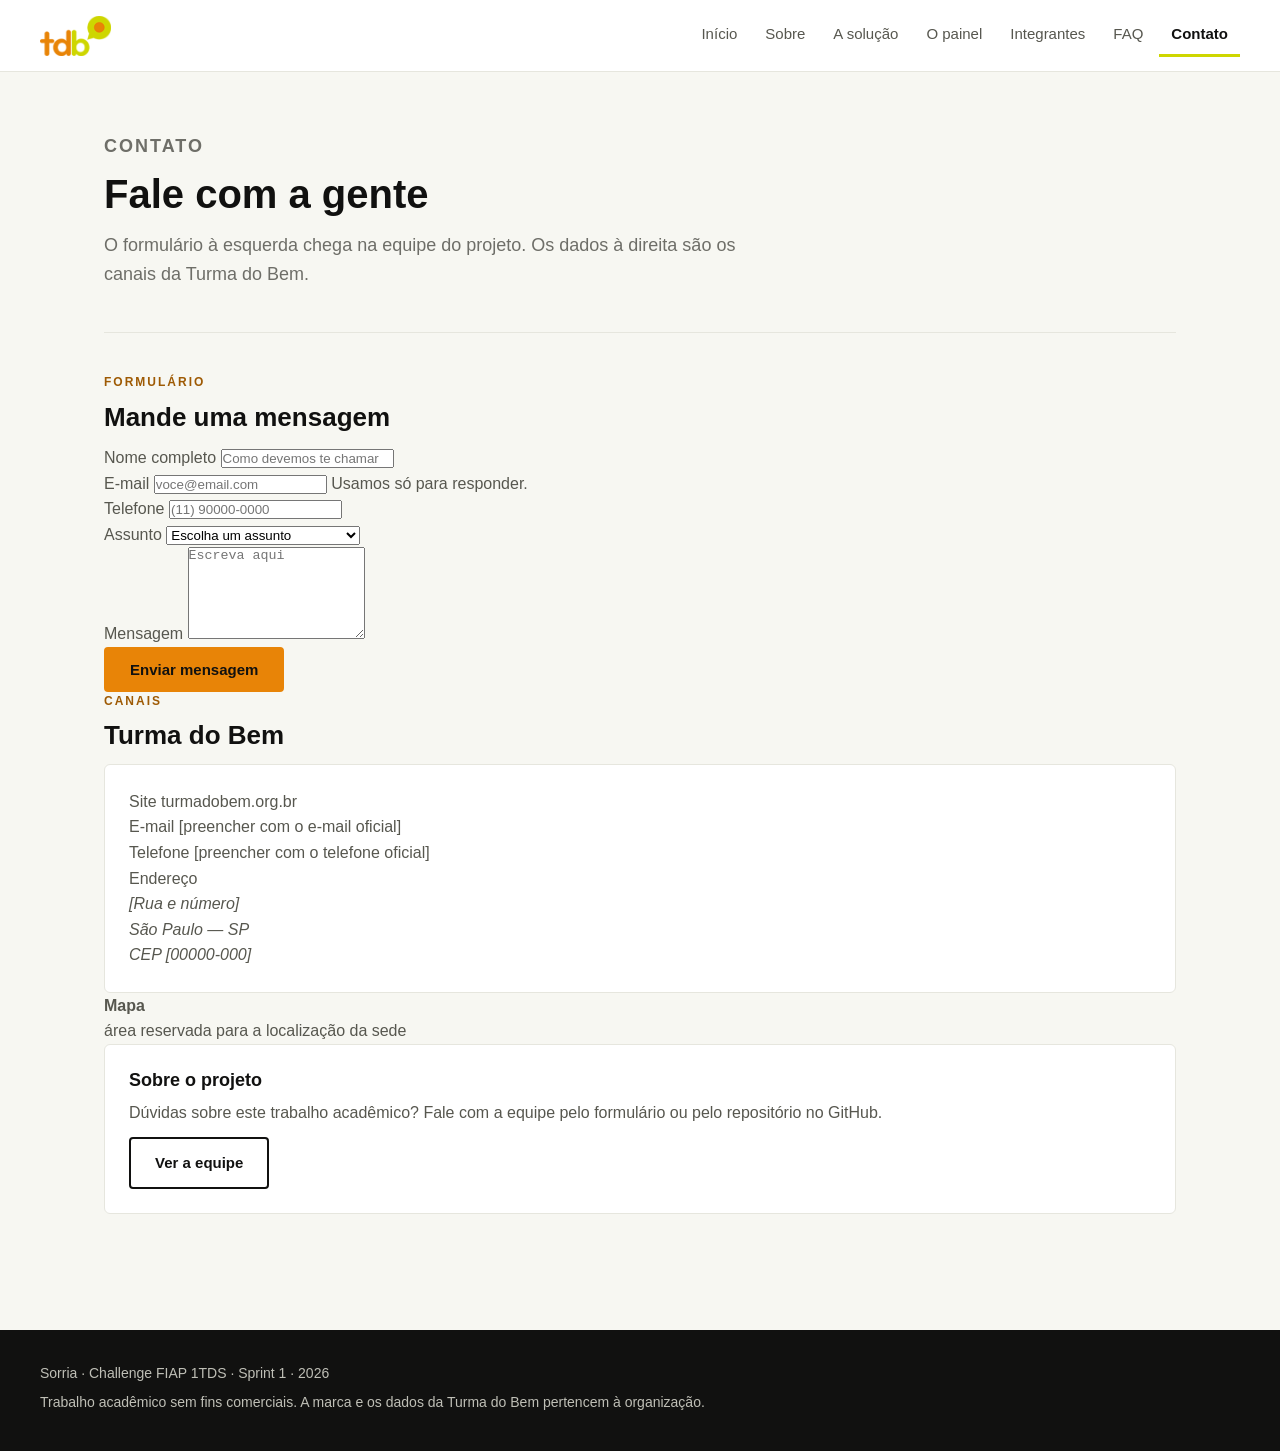
==== contato.html @ 21d925f8 "html contato 100 %" ====
<!DOCTYPE html>
<html lang="pt-BR">
<head>
  <meta charset="UTF-8">
  <meta name="viewport" content="width=device-width, initial-scale=1.0">
  <title>Contato | Challenge Turma do Bem</title>
  <link rel="stylesheet" href="css/style.css">
  <link rel="stylesheet" href="css/contato.css">
</head>
<body>

  <!-- =====================================================================
       contato.html
       DONO DESTE ARQUIVO: Gustavo Andrade

       NAO MEXA no <header> nem no <footer>: eles ja estao prontos e sao
       iguais nas 7 paginas. A unica diferenca entre as paginas e o
       class="ativo", que marca no menu a pagina em que voce esta.
       Seu trabalho e so o que fica dentro do <main>.
       ===================================================================== -->

  <header>
    <a href="index.html">
      <img src="imagens/logo-tdb.png" alt="Logotipo da Turma do Bem">
    </a>

    <nav>
      <ul>
        <li><a href="index.html">Início</a></li>
        <li><a href="sobre.html">Sobre</a></li>
        <li><a href="solucao.html">A solução</a></li>
        <li><a href="painel.html">O painel</a></li>
        <li><a href="integrantes.html">Integrantes</a></li>
        <li><a href="faq.html">FAQ</a></li>
        <li><a href="contato.html" class="ativo">Contato</a></li>
      </ul>
    </nav>
  </header>

  <main>

    <section class="topo-pagina">
      <div class="container">
        <p class="rotulo">Contato</p>
        <h1>Fale com a gente</h1>
        <p>
          O formulário à esquerda chega na equipe do projeto.
          Os dados à direita são os canais da Turma do Bem.
        </p>
      </div>
    </section>


    <section class="secao secao-branca">
      <div class="container layout-contato">

        <!-- ---------- FORMULARIO ---------- -->
        <div>

          <div class="secao-cabecalho">
            <p class="rotulo">Formulário</p>
            <h2>Mande uma mensagem</h2>
          </div>

          <form action="#" method="post">

            <div class="campo">
              <label for="nome">Nome completo</label>
              <input type="text" id="nome" name="nome"
                     placeholder="Como devemos te chamar" required>
            </div>

            <div class="campo">
              <label for="email">E-mail</label>
              <input type="email" id="email" name="email"
                     placeholder="voce@email.com" required>
              <span class="campo-dica">Usamos só para responder.</span>
            </div>

            <div class="campo">
              <label for="telefone">Telefone</label>
              <input type="tel" id="telefone" name="telefone"
                     placeholder="(11) 90000-0000">
            </div>

            <div class="campo">
              <label for="assunto">Assunto</label>
              <select id="assunto" name="assunto" required>
                <option value="">Escolha um assunto</option>
                <option value="doar">Quero doar</option>
                <option value="voluntario">Quero ser dentista voluntário</option>
                <option value="tratamento">Preciso de tratamento</option>
                <option value="empresa">Sou empresa e quero apoiar</option>
                <option value="projeto">Dúvida sobre o projeto</option>
                <option value="outro">Outro assunto</option>
              </select>
            </div>

            <div class="campo">
              <label for="mensagem">Mensagem</label>
              <textarea id="mensagem" name="mensagem" rows="6"
                        placeholder="Escreva aqui"></textarea>
            </div>

            <button type="submit" class="botao botao-laranja">Enviar mensagem</button>

          </form>

        </div>

        <!-- ---------- CANAIS DA ONG ---------- -->
        <div>

          <div class="secao-cabecalho">
            <p class="rotulo">Canais</p>
            <h2>Turma do Bem</h2>
          </div>

          <div class="cartao">

            <div class="contato-linha">
              <span class="contato-rotulo">Site</span>
              <span><a href="https://turmadobem.org.br" target="_blank">turmadobem.org.br</a></span>
            </div>

            <div class="contato-linha">
              <span class="contato-rotulo">E-mail</span>
              <span>[preencher com o e-mail oficial]</span>
            </div>

            <div class="contato-linha">
              <span class="contato-rotulo">Telefone</span>
              <span>[preencher com o telefone oficial]</span>
            </div>

            <div class="contato-linha">
              <span class="contato-rotulo">Endereço</span>
              <address class="contato-endereco">
                [Rua e número]<br>
                São Paulo — SP<br>
                CEP [00000-000]
              </address>
            </div>

          </div>

          <!-- Espaco reservado para o mapa. Nesta sprint fica como bloco,
               porque mapa embutido depende de JavaScript. -->
          <div class="mapa">
            <strong>Mapa</strong><br>
            área reservada para a localização da sede
          </div>

          <div class="cartao espaco-acima">
            <h3>Sobre o projeto</h3>
            <p>
              Dúvidas sobre este trabalho acadêmico? Fale com a equipe
              pelo formulário ou pelo repositório no GitHub.
            </p>
            <div class="area-botoes">
              <a href="integrantes.html" class="botao botao-branco">Ver a equipe</a>
            </div>
          </div>

        </div>

      </div>
    </section>

      <!-- 1. <h1> + 1 paragrafo                                           -->

      <!-- 2. FORMULARIO <form>: nome · email · assunto (<select>) ·
           mensagem (<textarea>) · botao.
           Todo campo precisa de <label for="..."> ligado ao id            -->

      <!-- 3. CONTATO REAL: e-mail, telefone e redes da ONG                -->

      <!-- 4. ENDERECO: texto. Mapa so se nao precisar de script externo   -->
  </main>

  <footer>
    <p>Sorria &middot; Challenge FIAP 1TDS &middot; Sprint 1 &middot; 2026</p>
    <p>Trabalho acadêmico sem fins comerciais. A marca e os dados da
       Turma do Bem pertencem à organização.</p>
  </footer>

</body>
</html>
---- css/style.css ----
/* =========================================================
   CHALLENGE TURMA DO BEM - SPRINT 1
   style.css - base do site

   DONO DESTE ARQUIVO: Richard
   Usado por: as 7 paginas

   ATENCAO: so o dono edita este arquivo. Precisa de uma cor
   nova ou de um ajuste? Pede no grupo - nao edita aqui.

   Ordem do arquivo:
   1. Variaveis        6. Topo das paginas
   2. Reset            7. Secoes e grades
   3. Base             8. Componentes (botao, cartao, tabela, aviso)
   4. Cabecalho        9. Rodape
   5. Conteudo        10. Media queries
   ========================================================= */


/* ---------------------------------------------------------
   1. VARIAVEIS
   Cada cor e escrita uma vez aqui e usada com var(--nome)
   no resto do site. Para mudar uma cor do site inteiro,
   muda-se so aqui.
   --------------------------------------------------------- */
:root {
  /* cores da marca Turma do Bem */
  --limao: #CED600;
  --laranja: #E88407;
  --laranja-escuro: #9E5A04;   /* laranja para usar como cor de letra */
  --laranja-claro: #FDEEDA;    /* fundo suave para avisos */

  /* cores neutras */
  --preto: #111110;
  --texto: #57574F;
  --cinza: #6E6E68;
  --linha: #E6E6DE;
  --fundo: #F7F7F2;
  --branco: #FFFFFF;

  /* fontes - todas ja vem instaladas no computador,
     nao precisa importar nada */
  --fonte-texto: Arial, Helvetica, sans-serif;
  --fonte-titulo: "Trebuchet MS", Arial, sans-serif;
}


/* ---------------------------------------------------------
   2. RESET
   Tira as margens que o navegador coloca sozinho, para o
   layout comecar do zero.
   --------------------------------------------------------- */
* {
  margin: 0;
  padding: 0;
  box-sizing: border-box;
}

ul {
  list-style: none;
}

img {
  max-width: 100%;
  display: block;
}

a {
  color: inherit;
  text-decoration: none;
}


/* ---------------------------------------------------------
   3. BASE
   O jeito padrao de textos e titulos em todas as paginas.
   --------------------------------------------------------- */
body {
  font-family: var(--fonte-texto);
  font-size: 16px;
  line-height: 1.6;
  color: var(--texto);
  background-color: var(--fundo);
}

h1, h2, h3 {
  font-family: var(--fonte-titulo);
  color: var(--preto);
  line-height: 1.25;
}

h1 {
  font-size: 32px;
}

h2 {
  font-size: 26px;
  margin-bottom: 12px;
}

h3 {
  font-size: 18px;
  margin-bottom: 8px;
}

p {
  margin-bottom: 12px;
}

/* link dentro de um texto: laranja escuro e sublinhado */
p a {
  color: var(--laranja-escuro);
  text-decoration: underline;
}

/* rotulo pequeno em letra maiuscula, acima de um titulo */
.rotulo {
  font-family: var(--fonte-titulo);
  font-size: 12px;
  font-weight: bold;
  letter-spacing: 2px;
  text-transform: uppercase;
  color: var(--laranja-escuro);
  margin-bottom: 8px;
}

/* paragrafo maior, logo abaixo de um titulo */
.texto-apoio {
  font-size: 18px;
  color: var(--cinza);
}

/* texto pequeno, para legenda e fonte de dado */
.texto-pequeno {
  font-size: 13px;
  color: var(--cinza);
}


/* ---------------------------------------------------------
   4. CABECALHO
   Logo de um lado, menu do outro. Igual nas 7 paginas.
   --------------------------------------------------------- */
header {
  display: flex;
  flex-wrap: wrap;
  align-items: center;
  justify-content: space-between;
  gap: 12px;
  padding: 14px 24px;
  background-color: var(--branco);
  border-bottom: 1px solid var(--linha);
}

header img {
  height: 40px;
  width: auto;
}

header ul {
  display: flex;
  flex-wrap: wrap;
  gap: 4px;
}

header nav a {
  display: block;
  padding: 8px 12px;
  font-size: 15px;
  color: var(--texto);
  border-bottom: 3px solid transparent;
}

header nav a:hover {
  color: var(--preto);
  border-bottom-color: var(--linha);
}

/* a pagina que esta aberta fica marcada no menu */
header nav a.ativo {
  color: var(--preto);
  font-weight: bold;
  border-bottom-color: var(--limao);
}


/* ---------------------------------------------------------
   5. CONTEUDO
   O <main> fica centralizado e com largura maxima, para o
   texto nao esticar demais em tela grande.
   --------------------------------------------------------- */
main {
  max-width: 1120px;
  margin: 0 auto;
  padding: 0 24px 60px;
}


/* ---------------------------------------------------------
   6. TOPO DAS PAGINAS
   O bloco de titulo no comeco de cada pagina interna.
   Uso: <section class="topo-pagina"> com h1 e um paragrafo
   --------------------------------------------------------- */
.topo-pagina {
  padding: 48px 0 32px;
  margin-bottom: 40px;
  border-bottom: 1px solid var(--linha);
}

.topo-pagina p {
  max-width: 640px;
  margin-top: 12px;
  font-size: 18px;
  color: var(--cinza);
}


/* ---------------------------------------------------------
   7. SECOES E GRADES
   .secao     da espaco entre um bloco e outro da pagina
   .grade-2   coloca 2 itens lado a lado (e .grade-3, .grade-4)
   As colunas so aparecem a partir de 992px - ver item 10.
   --------------------------------------------------------- */
.secao {
  margin-bottom: 56px;
}

.grade-2,
.grade-3,
.grade-4 {
  display: grid;
  grid-template-columns: 1fr;   /* tela pequena: um embaixo do outro */
  gap: 20px;
}


/* ---------------------------------------------------------
   8. COMPONENTES
   Pecas prontas para usar em qualquer pagina.
   --------------------------------------------------------- */

/* --- 8a. Botao --- */
.botao {
  display: inline-block;
  font-family: var(--fonte-titulo);
  font-size: 15px;
  font-weight: bold;
  padding: 12px 24px;
  border: 2px solid var(--preto);
  border-radius: 4px;
  background-color: var(--branco);
  color: var(--preto);
}

.botao:hover {
  background-color: var(--preto);
  color: var(--branco);
}

/* botao principal, laranja.
   A letra e PRETA de proposito: branco sobre este laranja
   fica com contraste baixo e dificulta a leitura. */
.botao-laranja {
  background-color: var(--laranja);
  border-color: var(--laranja);
}

.botao-laranja:hover {
  background-color: var(--laranja-escuro);
  border-color: var(--laranja-escuro);
  color: var(--branco);
}

/* --- 8b. Cartao --- */
.cartao {
  background-color: var(--branco);
  border: 1px solid var(--linha);
  border-radius: 6px;
  padding: 24px;
}

/* faixa colorida em cima do cartao */
.cartao-limao {
  border-top: 4px solid var(--limao);
}

.cartao-laranja {
  border-top: 4px solid var(--laranja);
}

/* --- 8c. Tabela --- */
table {
  width: 100%;
  border-collapse: collapse;
  background-color: var(--branco);
  border: 1px solid var(--linha);
}

th,
td {
  padding: 14px 16px;
  text-align: left;
  vertical-align: top;
  border-bottom: 1px solid var(--linha);
}

th {
  font-family: var(--fonte-titulo);
  font-size: 13px;
  letter-spacing: 1px;
  text-transform: uppercase;
  color: var(--cinza);
  background-color: var(--fundo);
}

/* --- 8d. Aviso --- */
/* caixa de destaque, para uma observacao importante */
.aviso {
  background-color: var(--laranja-claro);
  border-left: 5px solid var(--laranja);
  border-radius: 0 6px 6px 0;
  padding: 16px 20px;
  color: var(--preto);
}


/* ---------------------------------------------------------
   9. RODAPE
   Igual nas 7 paginas.
   --------------------------------------------------------- */
footer {
  background-color: var(--preto);
  color: #BFBFB6;
  padding: 32px 24px;
  font-size: 14px;
}

footer p {
  margin-bottom: 6px;
}


/* ---------------------------------------------------------
   10. MEDIA QUERIES
   Todas juntas aqui no fim do arquivo.
   --------------------------------------------------------- */

/* a partir de 992px (notebook): colunas lado a lado,
   mais espaco nas bordas e titulo maior */
@media (min-width: 992px) {

  header,
  footer {
    padding-left: 40px;
    padding-right: 40px;
  }

  h1 {
    font-size: 40px;
  }

  .grade-2 { grid-template-columns: 1fr 1fr; }
  .grade-3 { grid-template-columns: 1fr 1fr 1fr; }
  .grade-4 { grid-template-columns: 1fr 1fr 1fr 1fr; }
}

/* a partir de 1300px (monitor grande): conteudo mais largo
   e mais respiro entre os blocos */
@media (min-width: 1300px) {

  main {
    max-width: 1200px;
  }

  h1 {
    font-size: 44px;
  }

  .grade-2,
  .grade-3,
  .grade-4 {
    gap: 28px;
  }

  .topo-pagina {
    padding-top: 64px;
  }
}
---- css/contato.css ----
/* =========================================================
   CHALLENGE TURMA DO BEM - SPRINT 1
   contato.css

   DONO DESTE ARQUIVO: Gustavo Andrade
   Usado por: contato.html

   ATENCAO: so o dono edita este arquivo. Precisa de uma cor
   nova ou de um ajuste? Pede no grupo - nao edita aqui.
   ========================================================= */

/* 1. FORMULARIO - campos, labels, botao */

/* 2. BLOCO DE CONTATO REAL */

/* 3. ENDERECO */

/* 4. MEDIA QUERIES desta pagina - no fim do arquivo */
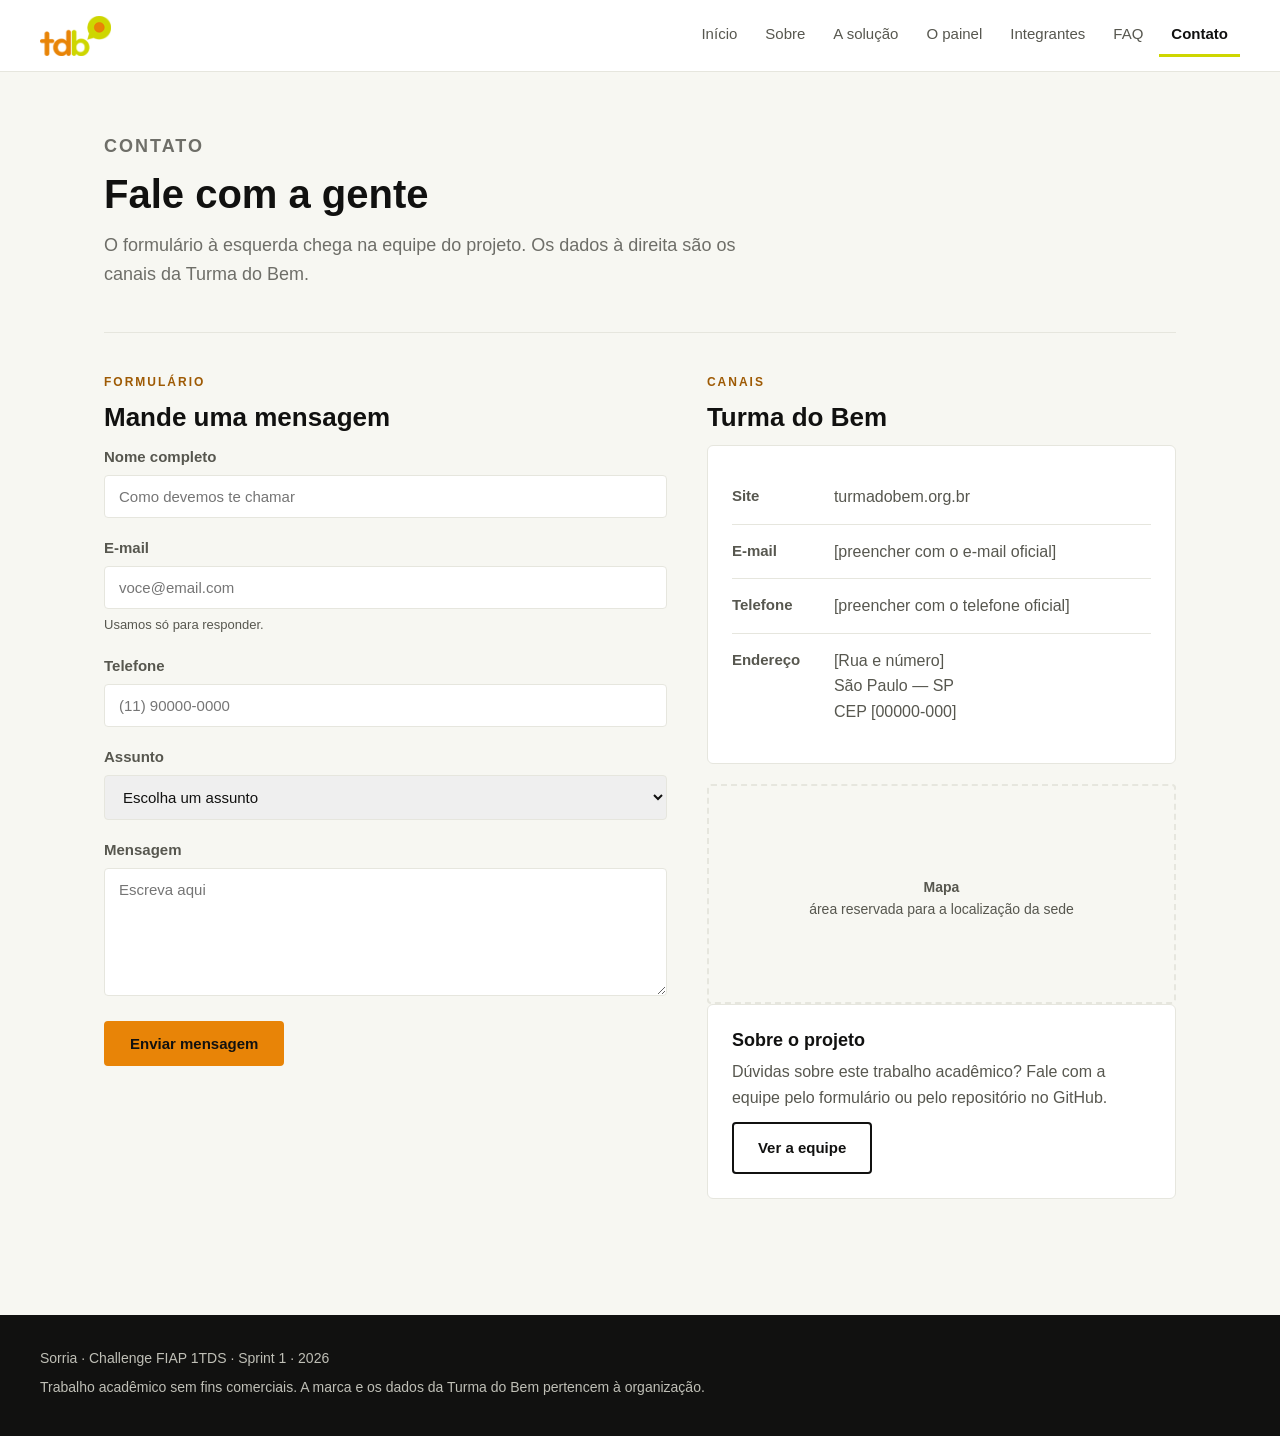
==== commit 6ea34366: "css contato correção" ====
--- a/contato.html
+++ b/contato.html
@@ -186,3 +186,4 @@
 
 </body>
 </html>
+
--- a/css/contato.css
+++ b/css/contato.css
@@ -18,3 +18,87 @@
 /* 4. MEDIA QUERIES desta pagina - no fim do arquivo */
 
 
+.campo {
+  margin-bottom: 18px;
+}
+
+.campo label {
+  display: block;
+  margin-bottom: 6px;
+  font-family: "Trebuchet MS", Arial, sans-serif;
+  font-size: 15px;
+  font-weight: bold;
+  color: var black  ;
+}
+
+.campo input,
+.campo select,
+.campo textarea {
+  width: 100%;
+  padding: 12px 14px;
+  font-family: Arial, Helvetica, sans-serif;
+  font-size: 15px;
+  color: var(--preto);
+  background-color: var white  ;
+  border: 1px solid var(--linha);
+  border-radius: 4px;
+}
+
+/* borda destacada no campo que esta sendo preenchido */
+.campo input:focus,
+.campo select:focus,
+.campo textarea:focus {
+  border-color: var black  ;
+  outline: 2px solid var green  ;
+}
+
+.campo-dica {
+  display: block;
+  margin-top: 6px;
+  font-size: 13px;
+  color: var gray;
+}
+
+/* lista de canais de contato, ao lado do formulario */
+.contato-linha {
+  display: flex;
+  gap: 12px;
+  padding: 14px 0;
+  border-bottom: 1px solid var(--linha);
+}
+
+.contato-linha:last-child {
+  border-bottom: none;
+}
+
+.contato-rotulo {
+  width: 90px;
+  font-family: "Trebuchet MS", Arial, sans-serif;
+  font-weight: bold;
+  font-size: 15px;
+  color: var black  ;
+}
+
+.contato-endereco {
+  font-style: normal;
+}
+
+/* espaco reservado para o mapa */
+.mapa {
+  height: 220px;
+  margin-top: 20px;
+  padding-top: 90px;
+  text-align: center;
+  font-size: 14px;
+  color: var grey  ;
+  background-color: var white  ;
+  border: 2px dashed var(--linha);
+  border-radius: 4px;
+}
+
+/* formulario a esquerda, canais a direita */
+.layout-contato {
+  display: grid;
+  grid-template-columns: 1.2fr 1fr;
+  gap: 40px;
+}
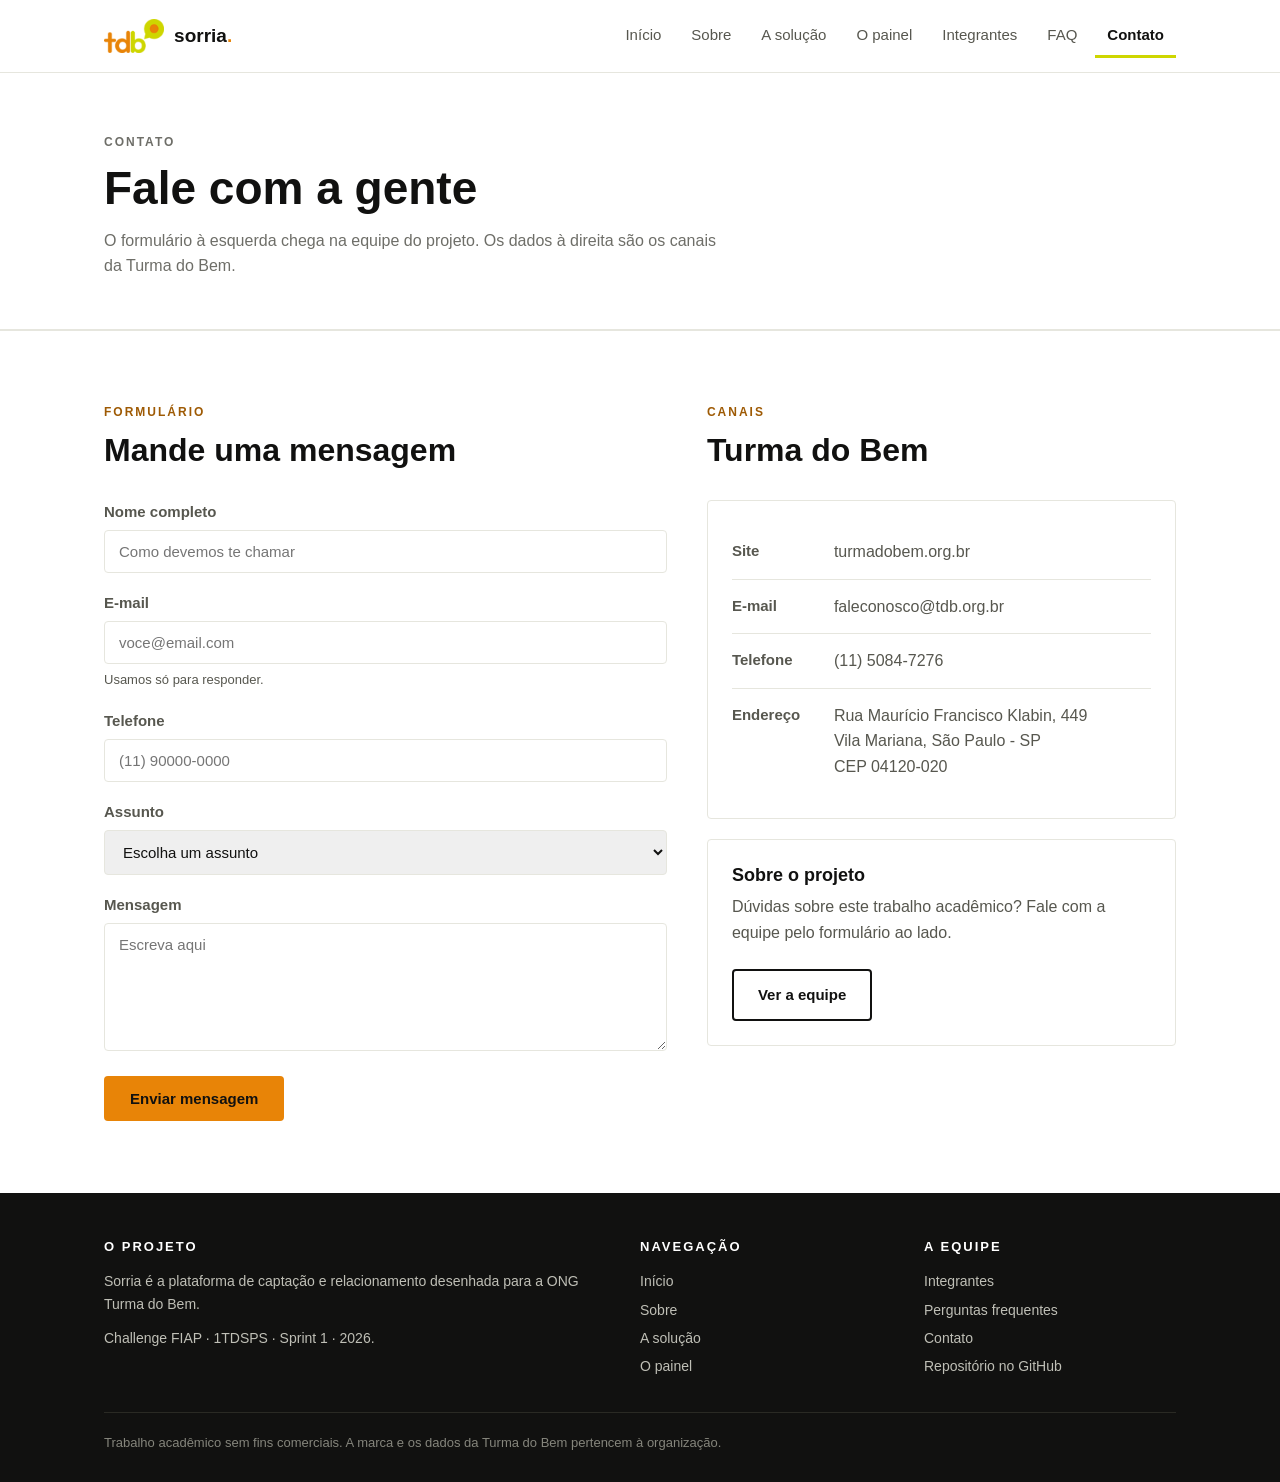
==== commit 10b0faa5: "correções contato + faq + integrantes" ====
--- a/contato.html
+++ b/contato.html
@@ -13,28 +13,33 @@
        contato.html
        DONO DESTE ARQUIVO: Gustavo Andrade
 
-       NAO MEXA no <header> nem no <footer>: eles ja estao prontos e sao
-       iguais nas 7 paginas. A unica diferenca entre as paginas e o
-       class="ativo", que marca no menu a pagina em que voce esta.
-       Seu trabalho e so o que fica dentro do <main>.
+       NAO MEXA no <header> nem no <footer>: eles sao iguais nas 7
+       paginas. A unica diferenca entre as paginas e o class="ativo",
+       que marca no menu a pagina em que voce esta.
        ===================================================================== -->
 
-  <header>
-    <a href="index.html">
-      <img src="imagens/logo-tdb.png" alt="Logotipo da Turma do Bem">
-    </a>
-
-    <nav>
-      <ul>
-        <li><a href="index.html">Início</a></li>
-        <li><a href="sobre.html">Sobre</a></li>
-        <li><a href="solucao.html">A solução</a></li>
-        <li><a href="painel.html">O painel</a></li>
-        <li><a href="integrantes.html">Integrantes</a></li>
-        <li><a href="faq.html">FAQ</a></li>
-        <li><a href="contato.html" class="ativo">Contato</a></li>
-      </ul>
-    </nav>
+  <!-- ============ CABECALHO (igual em todas as paginas) ============ -->
+  <header class="cabecalho">
+    <div class="container cabecalho-interno">
+
+      <a href="index.html" class="cabecalho-marca">
+        <img src="imagens/logo-tdb.png" alt="Logotipo da Turma do Bem">
+        <span class="cabecalho-nome">sorria<span>.</span></span>
+      </a>
+
+      <nav aria-label="Navegação principal">
+        <ul class="menu-lista">
+          <li><a href="index.html">Início</a></li>
+          <li><a href="sobre.html">Sobre</a></li>
+          <li><a href="solucao.html">A solução</a></li>
+          <li><a href="painel.html">O painel</a></li>
+          <li><a href="integrantes.html">Integrantes</a></li>
+          <li><a href="faq.html">FAQ</a></li>
+          <li><a href="contato.html" class="ativo">Contato</a></li>
+        </ul>
+      </nav>
+
+    </div>
   </header>
 
   <main>
@@ -120,42 +125,35 @@
 
             <div class="contato-linha">
               <span class="contato-rotulo">Site</span>
-              <span><a href="https://turmadobem.org.br" target="_blank">turmadobem.org.br</a></span>
+              <span><a href="https://turmadobem.org.br" target="_blank" rel="noopener">turmadobem.org.br</a></span>
             </div>
 
             <div class="contato-linha">
               <span class="contato-rotulo">E-mail</span>
-              <span>[preencher com o e-mail oficial]</span>
+              <span><a href="mailto:faleconosco@tdb.org.br">faleconosco@tdb.org.br</a></span>
             </div>
 
             <div class="contato-linha">
               <span class="contato-rotulo">Telefone</span>
-              <span>[preencher com o telefone oficial]</span>
+              <span>(11) 5084-7276</span>
             </div>
 
             <div class="contato-linha">
               <span class="contato-rotulo">Endereço</span>
               <address class="contato-endereco">
-                [Rua e número]<br>
-                São Paulo — SP<br>
-                CEP [00000-000]
+                Rua Maurício Francisco Klabin, 449<br>
+                Vila Mariana, São Paulo - SP<br>
+                CEP 04120-020
               </address>
             </div>
 
-          </div>
-
-          <!-- Espaco reservado para o mapa. Nesta sprint fica como bloco,
-               porque mapa embutido depende de JavaScript. -->
-          <div class="mapa">
-            <strong>Mapa</strong><br>
-            área reservada para a localização da sede
           </div>
 
           <div class="cartao espaco-acima">
             <h3>Sobre o projeto</h3>
             <p>
               Dúvidas sobre este trabalho acadêmico? Fale com a equipe
-              pelo formulário ou pelo repositório no GitHub.
+              pelo formulário ao lado.
             </p>
             <div class="area-botoes">
               <a href="integrantes.html" class="botao botao-branco">Ver a equipe</a>
@@ -167,23 +165,51 @@
       </div>
     </section>
 
-      <!-- 1. <h1> + 1 paragrafo                                           -->
-
-      <!-- 2. FORMULARIO <form>: nome · email · assunto (<select>) ·
-           mensagem (<textarea>) · botao.
-           Todo campo precisa de <label for="..."> ligado ao id            -->
-
-      <!-- 3. CONTATO REAL: e-mail, telefone e redes da ONG                -->
-
-      <!-- 4. ENDERECO: texto. Mapa so se nao precisar de script externo   -->
-  </main>
-
-  <footer>
-    <p>Sorria &middot; Challenge FIAP 1TDS &middot; Sprint 1 &middot; 2026</p>
-    <p>Trabalho acadêmico sem fins comerciais. A marca e os dados da
-       Turma do Bem pertencem à organização.</p>
+
+</main>
+
+  <!-- ============ RODAPE (igual em todas as paginas) ============ -->
+  <footer class="rodape">
+    <div class="container">
+
+      <div class="rodape-topo">
+
+        <div>
+          <p class="rodape-titulo">O projeto</p>
+          <p>Sorria é a plataforma de captação e relacionamento
+             desenhada para a ONG Turma do Bem.</p>
+          <p>Challenge FIAP · 1TDSPS · Sprint 1 · 2026.</p>
+        </div>
+
+        <div>
+          <p class="rodape-titulo">Navegação</p>
+          <ul>
+            <li><a href="index.html">Início</a></li>
+            <li><a href="sobre.html">Sobre</a></li>
+            <li><a href="solucao.html">A solução</a></li>
+            <li><a href="painel.html">O painel</a></li>
+          </ul>
+        </div>
+
+        <div>
+          <p class="rodape-titulo">A equipe</p>
+          <ul>
+            <li><a href="integrantes.html">Integrantes</a></li>
+            <li><a href="faq.html">Perguntas frequentes</a></li>
+            <li><a href="contato.html">Contato</a></li>
+            <li><a href="https://github.com/rhenrique013/challenge-turma-do-bem" target="_blank" rel="noopener">Repositório no GitHub</a></li>
+          </ul>
+        </div>
+
+      </div>
+
+      <p class="rodape-base">
+        Trabalho acadêmico sem fins comerciais. A marca e os dados da
+        Turma do Bem pertencem à organização.
+      </p>
+
+    </div>
   </footer>
 
 </body>
 </html>
-
--- a/css/style.css
+++ b/css/style.css
@@ -24,31 +24,24 @@
    muda-se so aqui.
    --------------------------------------------------------- */
 :root {
-  /* cores da marca Turma do Bem */
   --limao: #CED600;
   --laranja: #E88407;
-  --laranja-escuro: #9E5A04;   /* laranja para usar como cor de letra */
-  --laranja-claro: #FDEEDA;    /* fundo suave para avisos */
-
-  /* cores neutras */
+  --laranja-escuro: #9E5A04;
+  --laranja-claro: #FDEEDA;
+
   --preto: #111110;
+  --cinza: #6E6E68;
   --texto: #57574F;
-  --cinza: #6E6E68;
+  --fundo: #F7F7F2;
   --linha: #E6E6DE;
-  --fundo: #F7F7F2;
   --branco: #FFFFFF;
-
-  /* fontes - todas ja vem instaladas no computador,
-     nao precisa importar nada */
-  --fonte-texto: Arial, Helvetica, sans-serif;
-  --fonte-titulo: "Trebuchet MS", Arial, sans-serif;
 }
 
 
 /* ---------------------------------------------------------
    2. RESET
-   Tira as margens que o navegador coloca sozinho, para o
-   layout comecar do zero.
+   Tira a margem e o espacamento que o navegador coloca
+   sozinho, para o layout comecar do zero.
    --------------------------------------------------------- */
 * {
   margin: 0;
@@ -56,66 +49,61 @@
   box-sizing: border-box;
 }
 
-ul {
-  list-style: none;
-}
-
-img {
-  max-width: 100%;
-  display: block;
-}
-
-a {
-  color: inherit;
-  text-decoration: none;
-}
-
-
-/* ---------------------------------------------------------
-   3. BASE
-   O jeito padrao de textos e titulos em todas as paginas.
-   --------------------------------------------------------- */
 body {
-  font-family: var(--fonte-texto);
+  font-family: Arial, Helvetica, sans-serif;
   font-size: 16px;
   line-height: 1.6;
   color: var(--texto);
   background-color: var(--fundo);
 }
 
-h1, h2, h3 {
-  font-family: var(--fonte-titulo);
+a {
+  color: inherit;
+  text-decoration: none;
+}
+
+ul {
+  list-style: none;
+}
+
+img {
+  max-width: 100%;
+  display: block;
+}
+
+
+/* ---------------------------------------------------------
+   3. TITULOS E TEXTOS
+   Fonte diferente nos titulos para criar hierarquia visual.
+   --------------------------------------------------------- */
+h1, h2, h3, h4 {
+  font-family: "Trebuchet MS", Arial, sans-serif;
   color: var(--preto);
   line-height: 1.25;
 }
 
-h1 {
-  font-size: 32px;
-}
-
-h2 {
-  font-size: 26px;
-  margin-bottom: 12px;
-}
-
-h3 {
-  font-size: 18px;
-  margin-bottom: 8px;
-}
+h1 { font-size: 40px; }
+h2 { font-size: 28px; }
+h3 { font-size: 18px; }
+h4 { font-size: 15px; }
 
 p {
   margin-bottom: 12px;
 }
 
-/* link dentro de um texto: laranja escuro e sublinhado */
-p a {
-  color: var(--laranja-escuro);
-  text-decoration: underline;
-}
-
-/* rotulo pequeno em letra maiuscula, acima de um titulo */
+p:last-child {
+  margin-bottom: 0;
+}
+
+/* texto maior, usado abaixo dos titulos de secao */
+.texto-apoio {
+  font-size: 17px;
+  color: var(--cinza);
+}
+
+/* rotulo pequeno em letra maiuscula acima dos titulos */
 .rotulo {
-  font-family: var(--fonte-titulo);
+  font-family: "Trebuchet MS", Arial, sans-serif;
   font-size: 12px;
   font-weight: bold;
   letter-spacing: 2px;
@@ -124,13 +112,7 @@
   margin-bottom: 8px;
 }
 
-/* paragrafo maior, logo abaixo de um titulo */
-.texto-apoio {
-  font-size: 18px;
-  color: var(--cinza);
-}
-
-/* texto pequeno, para legenda e fonte de dado */
+/* texto pequeno, usado em legendas e fontes de dados */
 .texto-pequeno {
   font-size: 13px;
   color: var(--cinza);
@@ -138,32 +120,114 @@
 
 
 /* ---------------------------------------------------------
-   4. CABECALHO
-   Logo de um lado, menu do outro. Igual nas 7 paginas.
-   --------------------------------------------------------- */
-header {
+   4. CONTAINER E SECOES
+   O container centraliza o conteudo e limita a largura,
+   para o texto nao ficar largo demais em tela grande.
+   --------------------------------------------------------- */
+.container {
+  width: 100%;
+  max-width: 1120px;
+  margin: 0 auto;
+  padding-left: 24px;
+  padding-right: 24px;
+}
+
+.secao {
+  padding-top: 60px;
+  padding-bottom: 60px;
+  border-top: 1px solid var(--linha);
+}
+
+.secao-branca {
+  background-color: var(--branco);
+}
+
+.secao-cabecalho {
+  max-width: 720px;
+  margin-bottom: 30px;
+}
+
+
+/* ---------------------------------------------------------
+   4b. TOPO DAS PAGINAS INTERNAS
+   Faixa branca com o titulo, usada em todas as paginas
+   menos a inicial (que tem o topo grande, no inicio.css).
+   --------------------------------------------------------- */
+.topo-pagina {
+  background-color: var(--branco);
+  border-bottom: 1px solid var(--linha);
+  padding-top: 50px;
+  padding-bottom: 50px;
+}
+
+.topo-pagina p {
+  max-width: 620px;
+  margin-top: 10px;
+  color: var(--cinza);
+}
+
+
+/* ---------------------------------------------------------
+   5. GRADES
+   Colunas lado a lado. Esta sprint e so desktop, entao as
+   colunas ja comecam definidas aqui.
+   --------------------------------------------------------- */
+.grade-2,
+.grade-3,
+.grade-4 {
+  display: grid;
+  gap: 20px;
+}
+
+.grade-2 { grid-template-columns: 1fr 1fr; }
+.grade-3 { grid-template-columns: 1fr 1fr 1fr; }
+.grade-4 { grid-template-columns: 1fr 1fr 1fr 1fr; }
+
+
+/* ---------------------------------------------------------
+   6. CABECALHO
+   Igual em todas as paginas.
+   --------------------------------------------------------- */
+.cabecalho {
+  background-color: var(--branco);
+  border-bottom: 1px solid var(--linha);
+}
+
+.cabecalho-interno {
   display: flex;
-  flex-wrap: wrap;
   align-items: center;
   justify-content: space-between;
-  gap: 12px;
-  padding: 14px 24px;
-  background-color: var(--branco);
-  border-bottom: 1px solid var(--linha);
-}
-
-header img {
-  height: 40px;
-  width: auto;
-}
-
-header ul {
+  height: 72px;
+}
+
+.cabecalho-marca {
   display: flex;
-  flex-wrap: wrap;
-  gap: 4px;
-}
-
-header nav a {
+  align-items: center;
+  gap: 10px;
+}
+
+.cabecalho-marca img {
+  height: 34px;
+}
+
+.cabecalho-nome {
+  font-family: "Trebuchet MS", Arial, sans-serif;
+  font-size: 19px;
+  font-weight: bold;
+  color: var(--preto);
+}
+
+.cabecalho-nome span {
+  color: var(--laranja);
+}
+
+/* menu de navegacao */
+.menu-lista {
+  display: flex;
+  gap: 6px;
+}
+
+.menu-lista a {
   display: block;
   padding: 8px 12px;
   font-size: 15px;
@@ -171,13 +235,13 @@
   border-bottom: 3px solid transparent;
 }
 
-header nav a:hover {
+.menu-lista a:hover {
   color: var(--preto);
   border-bottom-color: var(--linha);
 }
 
-/* a pagina que esta aberta fica marcada no menu */
-header nav a.ativo {
+/* link da pagina que esta aberta */
+.menu-lista a.ativo {
   color: var(--preto);
   font-weight: bold;
   border-bottom-color: var(--limao);
@@ -185,101 +249,76 @@
 
 
 /* ---------------------------------------------------------
-   5. CONTEUDO
-   O <main> fica centralizado e com largura maxima, para o
-   texto nao esticar demais em tela grande.
-   --------------------------------------------------------- */
-main {
-  max-width: 1120px;
-  margin: 0 auto;
-  padding: 0 24px 60px;
-}
-
-
-/* ---------------------------------------------------------
-   6. TOPO DAS PAGINAS
-   O bloco de titulo no comeco de cada pagina interna.
-   Uso: <section class="topo-pagina"> com h1 e um paragrafo
-   --------------------------------------------------------- */
-.topo-pagina {
-  padding: 48px 0 32px;
-  margin-bottom: 40px;
-  border-bottom: 1px solid var(--linha);
-}
-
-.topo-pagina p {
-  max-width: 640px;
-  margin-top: 12px;
-  font-size: 18px;
-  color: var(--cinza);
-}
-
-
-/* ---------------------------------------------------------
-   7. SECOES E GRADES
-   .secao     da espaco entre um bloco e outro da pagina
-   .grade-2   coloca 2 itens lado a lado (e .grade-3, .grade-4)
-   As colunas so aparecem a partir de 992px - ver item 10.
-   --------------------------------------------------------- */
-.secao {
-  margin-bottom: 56px;
-}
-
-.grade-2,
-.grade-3,
-.grade-4 {
-  display: grid;
-  grid-template-columns: 1fr;   /* tela pequena: um embaixo do outro */
-  gap: 20px;
-}
-
-
-/* ---------------------------------------------------------
-   8. COMPONENTES
-   Pecas prontas para usar em qualquer pagina.
-   --------------------------------------------------------- */
-
-/* --- 8a. Botao --- */
+   7. BOTOES
+   --------------------------------------------------------- */
 .botao {
   display: inline-block;
-  font-family: var(--fonte-titulo);
+  font-family: "Trebuchet MS", Arial, sans-serif;
   font-size: 15px;
   font-weight: bold;
   padding: 12px 24px;
-  border: 2px solid var(--preto);
+  border: 2px solid transparent;
   border-radius: 4px;
+  cursor: pointer;
+}
+
+/* O texto do botao laranja e PRETO, e nao branco.
+   Branco sobre laranja tem contraste baixo demais e
+   dificulta a leitura. */
+.botao-laranja {
+  background-color: var(--laranja);
+  color: var(--preto);
+}
+
+.botao-laranja:hover {
+  background-color: var(--laranja-escuro);
+  color: var(--branco);
+}
+
+.botao-branco {
   background-color: var(--branco);
   color: var(--preto);
-}
-
-.botao:hover {
+  border-color: var(--preto);
+}
+
+.botao-branco:hover {
   background-color: var(--preto);
   color: var(--branco);
 }
 
-/* botao principal, laranja.
-   A letra e PRETA de proposito: branco sobre este laranja
-   fica com contraste baixo e dificulta a leitura. */
-.botao-laranja {
-  background-color: var(--laranja);
-  border-color: var(--laranja);
-}
-
-.botao-laranja:hover {
-  background-color: var(--laranja-escuro);
-  border-color: var(--laranja-escuro);
-  color: var(--branco);
-}
-
-/* --- 8b. Cartao --- */
+.botao-limao {
+  background-color: var(--limao);
+  color: var(--preto);
+}
+
+.botao-limao:hover {
+  background-color: #B6BC10;
+}
+
+/* espaco acima quando o botao vem depois de um texto */
+.area-botoes {
+  display: flex;
+  gap: 12px;
+  margin-top: 24px;
+}
+
+
+/* ---------------------------------------------------------
+   8. CARTAO
+   A caixa branca usada em quase todas as paginas.
+   --------------------------------------------------------- */
 .cartao {
   background-color: var(--branco);
   border: 1px solid var(--linha);
-  border-radius: 6px;
+  border-radius: 4px;
   padding: 24px;
 }
 
-/* faixa colorida em cima do cartao */
+.cartao h3 {
+  margin-bottom: 8px;
+}
+
+/* faixa colorida no topo do cartao */
 .cartao-limao {
   border-top: 4px solid var(--limao);
 }
@@ -288,101 +327,319 @@
   border-top: 4px solid var(--laranja);
 }
 
-/* --- 8c. Tabela --- */
-table {
+/* numero grande dentro do cartao */
+.numero-grande {
+  font-family: "Trebuchet MS", Arial, sans-serif;
+  font-size: 38px;
+  font-weight: bold;
+  color: var(--preto);
+  line-height: 1.1;
+  margin-bottom: 4px;
+}
+
+/* espaco entre cartoes empilhados */
+.espaco-acima {
+  margin-top: 20px;
+}
+
+
+/* ---------------------------------------------------------
+   9. RODAPE
+   Igual em todas as paginas.
+   --------------------------------------------------------- */
+.rodape {
+  background-color: var(--preto);
+  color: #BFBFB6;
+  padding-top: 44px;
+  padding-bottom: 28px;
+  font-size: 14px;
+}
+
+.rodape-topo {
+  display: grid;
+  grid-template-columns: 2fr 1fr 1fr;
+  gap: 32px;
+  padding-bottom: 28px;
+  border-bottom: 1px solid #2A2A24;
+}
+
+/* titulo de cada coluna do rodape */
+.rodape-titulo {
+  font-family: "Trebuchet MS", Arial, sans-serif;
+  font-weight: bold;
+  color: var(--branco);
+  font-size: 13px;
+  letter-spacing: 2px;
+  text-transform: uppercase;
+  margin-bottom: 12px;
+}
+
+.rodape li {
+  margin-bottom: 6px;
+}
+
+.rodape a:hover {
+  color: var(--limao);
+}
+
+.rodape-base {
+  padding-top: 20px;
+  font-size: 13px;
+  color: #85857C;
+}
+
+
+/* ---------------------------------------------------------
+   TABELA
+   --------------------------------------------------------- */
+.tabela {
   width: 100%;
   border-collapse: collapse;
   background-color: var(--branco);
   border: 1px solid var(--linha);
 }
 
-th,
-td {
+.tabela caption {
+  text-align: left;
+  padding-bottom: 10px;
+  font-size: 14px;
+  color: var(--cinza);
+}
+
+.tabela th,
+.tabela td {
   padding: 14px 16px;
   text-align: left;
   vertical-align: top;
   border-bottom: 1px solid var(--linha);
 }
 
-th {
-  font-family: var(--fonte-titulo);
+.tabela thead th {
+  background-color: var(--fundo);
+  font-family: "Trebuchet MS", Arial, sans-serif;
   font-size: 13px;
   letter-spacing: 1px;
   text-transform: uppercase;
   color: var(--cinza);
+}
+
+.tabela td strong {
+  color: var(--preto);
+}
+
+
+/* ---------------------------------------------------------
+   PASSOS NUMERADOS (1, 2, 3, 4)
+   --------------------------------------------------------- */
+.passo-numero {
+  width: 36px;
+  height: 36px;
+  margin-bottom: 14px;
+  border-radius: 50%;
+  background-color: var(--preto);
+  color: var(--limao);
+  font-family: "Trebuchet MS", Arial, sans-serif;
+  font-size: 16px;
+  font-weight: bold;
+  text-align: center;
+  line-height: 36px;
+}
+
+
+/* =========================================================
+   ESQUEMA DE TELA
+
+   Desenho simplificado das telas do sistema, feito so com
+   HTML e CSS. Nao e o sistema funcionando: e o esboco dele,
+   para mostrar como a informacao se organiza.
+   ========================================================= */
+
+.tela {
+  background-color: var(--branco);
+  border: 1px solid var(--linha);
+  border-radius: 4px;
+  overflow: hidden;
+}
+
+/* barra de titulo, como a de uma janela */
+.tela-barra {
+  display: flex;
+  align-items: center;
+  gap: 8px;
+  padding: 10px 14px;
   background-color: var(--fundo);
-}
-
-/* --- 8d. Aviso --- */
-/* caixa de destaque, para uma observacao importante */
+  border-bottom: 1px solid var(--linha);
+}
+
+.tela-bolinhas {
+  display: flex;
+  gap: 5px;
+}
+
+.tela-bolinhas span {
+  width: 9px;
+  height: 9px;
+  border-radius: 50%;
+  background-color: var(--linha);
+}
+
+.tela-titulo {
+  font-family: "Trebuchet MS", Arial, sans-serif;
+  font-size: 13px;
+  font-weight: bold;
+  color: var(--cinza);
+}
+
+/* tela com menu lateral + area de conteudo */
+.tela-corpo-menu {
+  display: grid;
+  grid-template-columns: 190px 1fr;
+}
+
+.tela-menu {
+  background-color: var(--preto);
+  padding: 18px 14px;
+}
+
+.tela-menu-titulo {
+  font-family: "Trebuchet MS", Arial, sans-serif;
+  font-weight: bold;
+  color: var(--limao);
+  font-size: 12px;
+  letter-spacing: 1px;
+  text-transform: uppercase;
+  margin-bottom: 14px;
+}
+
+.tela-menu li {
+  padding: 7px 0;
+  font-size: 14px;
+  color: #9E9E95;
+  border-bottom: 1px solid #2A2A24;
+}
+
+.tela-menu li.ativo {
+  color: var(--branco);
+  font-weight: bold;
+}
+
+.tela-conteudo {
+  padding: 20px;
+}
+
+/* caixa que representa um indicador do painel */
+.indicador {
+  padding: 12px 14px;
+  border: 1px solid var(--linha);
+  border-left: 3px solid var(--limao);
+  border-radius: 4px;
+}
+
+.indicador-valor {
+  font-family: "Trebuchet MS", Arial, sans-serif;
+  font-size: 24px;
+  font-weight: bold;
+  color: var(--preto);
+  line-height: 1.2;
+}
+
+.indicador-nome {
+  font-size: 12px;
+  color: var(--cinza);
+  text-transform: uppercase;
+}
+
+.indicadores {
+  display: grid;
+  grid-template-columns: 1fr 1fr 1fr 1fr;
+  gap: 12px;
+  margin-bottom: 20px;
+}
+
+/* barra cinza no lugar de um texto ainda nao definido */
+.linha-cinza {
+  height: 9px;
+  margin-bottom: 8px;
+  border-radius: 3px;
+  background-color: var(--linha);
+}
+
+.linha-curta { width: 45%; }
+.linha-media { width: 70%; }
+
+/* explicacao abaixo de um esquema de tela */
+.legenda {
+  margin-top: 12px;
+  padding-left: 14px;
+  border-left: 3px solid var(--limao);
+  font-size: 14px;
+  color: var(--cinza);
+}
+
+/* aviso de que a tela e um esboco, nao o sistema pronto */
 .aviso {
+  padding: 16px 20px;
   background-color: var(--laranja-claro);
-  border-left: 5px solid var(--laranja);
-  border-radius: 0 6px 6px 0;
-  padding: 16px 20px;
-  color: var(--preto);
-}
-
-
-/* ---------------------------------------------------------
-   9. RODAPE
-   Igual nas 7 paginas.
-   --------------------------------------------------------- */
-footer {
-  background-color: var(--preto);
-  color: #BFBFB6;
-  padding: 32px 24px;
-  font-size: 14px;
-}
-
-footer p {
-  margin-bottom: 6px;
-}
-
-
-/* ---------------------------------------------------------
-   10. MEDIA QUERIES
-   Todas juntas aqui no fim do arquivo.
-   --------------------------------------------------------- */
-
-/* a partir de 992px (notebook): colunas lado a lado,
-   mais espaco nas bordas e titulo maior */
+  border-left: 4px solid var(--laranja);
+  border-radius: 4px;
+  font-size: 15px;
+  color: var(--laranja-escuro);
+}
+
+.aviso strong {
+  color: var(--preto);
+}
+
+/* espacos usados dentro dos esquemas de tela */
+.espaco-tela {
+  margin-top: 18px;
+  margin-bottom: 18px;
+}
+
+.campo-esboco {
+  margin-bottom: 10px;
+}
+
+
+/* =========================================================
+   MEDIA QUERIES
+   Ficam todas juntas no fim do arquivo, da menor largura
+   para a maior. Esta sprint e so desktop: 992px e 1300px.
+   ========================================================= */
+
+/* --- Laptops e desktops: 992px ou mais --- */
 @media (min-width: 992px) {
-
-  header,
-  footer {
+  h1 { font-size: 46px; }
+  h2 { font-size: 32px; }
+
+  .secao {
+    padding-top: 72px;
+    padding-bottom: 72px;
+  }
+}
+
+/* --- Telas grandes: 1300px ou mais --- */
+@media (min-width: 1300px) {
+  h1 { font-size: 52px; }
+
+  .container {
+    max-width: 1240px;
     padding-left: 40px;
     padding-right: 40px;
   }
 
-  h1 {
-    font-size: 40px;
-  }
-
-  .grade-2 { grid-template-columns: 1fr 1fr; }
-  .grade-3 { grid-template-columns: 1fr 1fr 1fr; }
-  .grade-4 { grid-template-columns: 1fr 1fr 1fr 1fr; }
-}
-
-/* a partir de 1300px (monitor grande): conteudo mais largo
-   e mais respiro entre os blocos */
-@media (min-width: 1300px) {
-
-  main {
-    max-width: 1200px;
-  }
-
-  h1 {
-    font-size: 44px;
+  .secao {
+    padding-top: 88px;
+    padding-bottom: 88px;
   }
 
   .grade-2,
   .grade-3,
   .grade-4 {
-    gap: 28px;
+    gap: 26px;
   }
 
-  .topo-pagina {
-    padding-top: 64px;
+  .tela-conteudo {
+    padding: 28px;
   }
 }
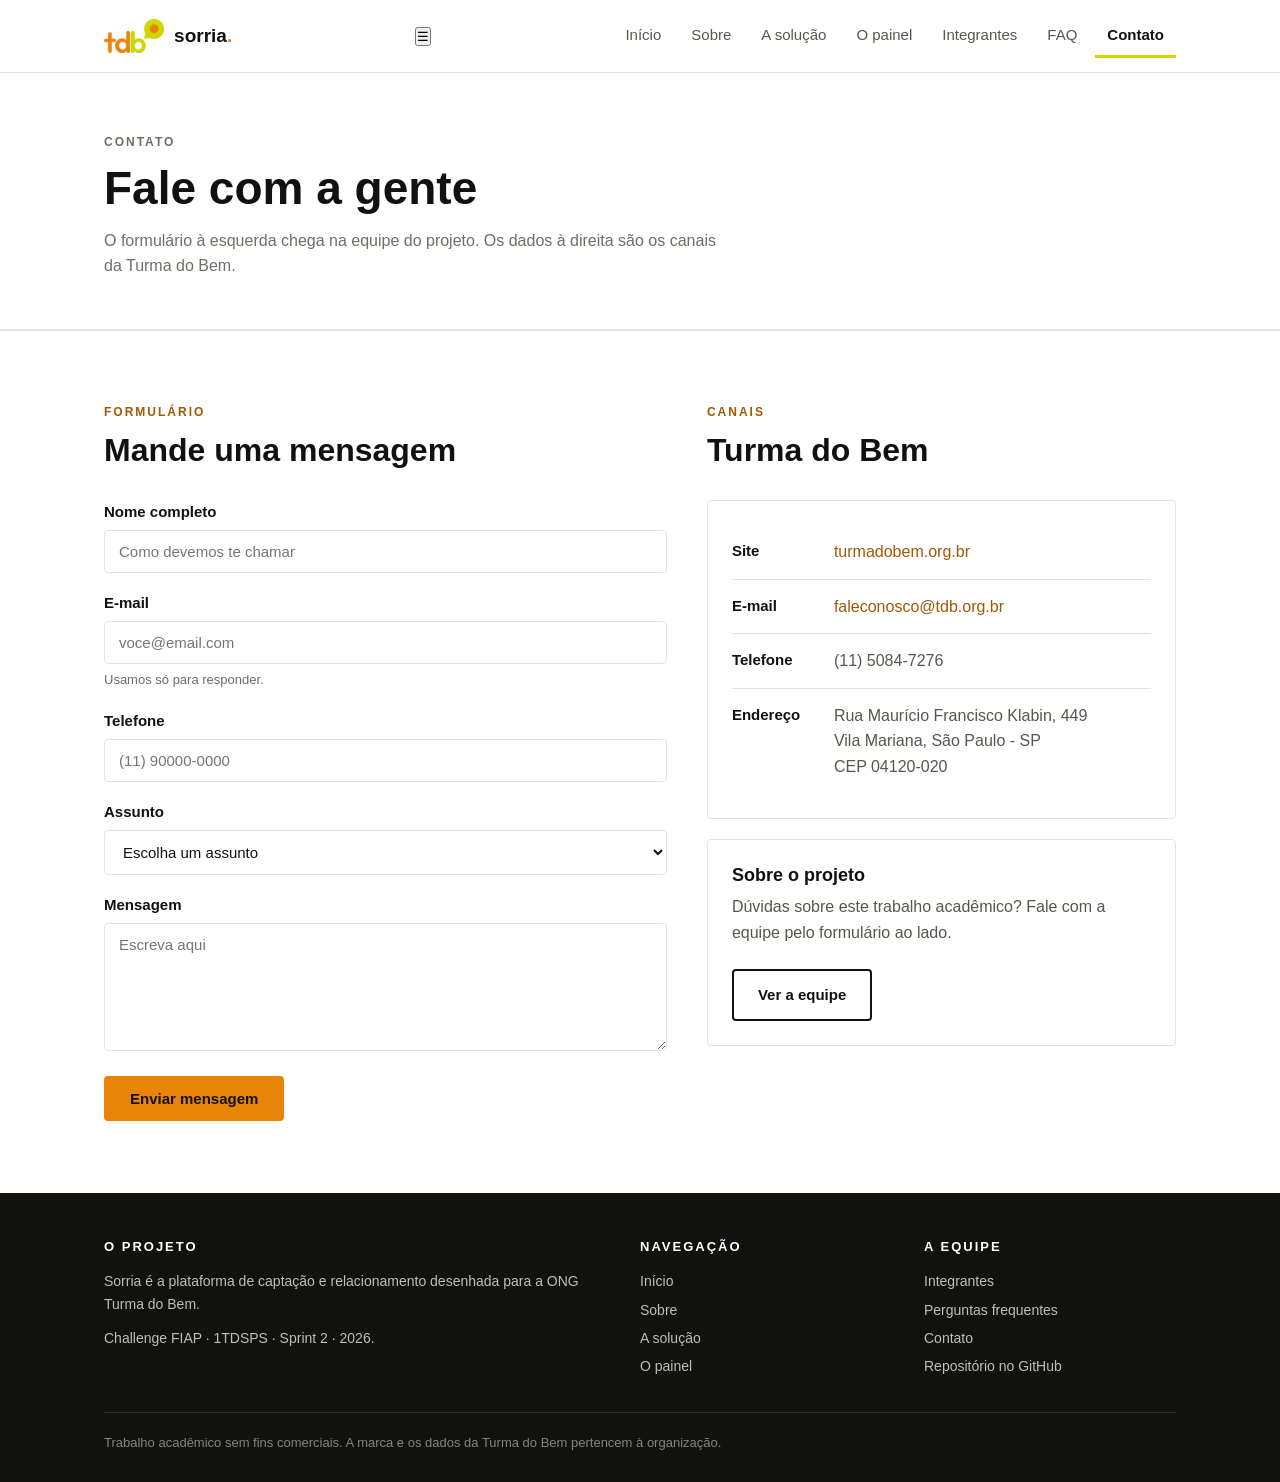
==== commit 2ee34bd0: "botão do menu nas 7 páginas" ====
--- a/contato.html
+++ b/contato.html
@@ -27,15 +27,18 @@
         <span class="cabecalho-nome">sorria<span>.</span></span>
       </a>
 
+      <!-- botao do menu: so aparece no celular e no tablet -->
+      <button class="menu-botao" id="menu-botao" aria-label="Abrir o menu" aria-expanded="false">&#9776;</button>
+
       <nav aria-label="Navegação principal">
-        <ul class="menu-lista">
+        <ul class="menu-lista" id="menu-lista">
           <li><a href="index.html">Início</a></li>
           <li><a href="sobre.html">Sobre</a></li>
           <li><a href="solucao.html">A solução</a></li>
           <li><a href="painel.html">O painel</a></li>
           <li><a href="integrantes.html">Integrantes</a></li>
           <li><a href="faq.html">FAQ</a></li>
-          <li><a href="contato.html" class="ativo">Contato</a></li>
+          <li><a href="contato.html" class="ativo" aria-current="page">Contato</a></li>
         </ul>
       </nav>
 
@@ -178,7 +181,7 @@
           <p class="rodape-titulo">O projeto</p>
           <p>Sorria é a plataforma de captação e relacionamento
              desenhada para a ONG Turma do Bem.</p>
-          <p>Challenge FIAP · 1TDSPS · Sprint 1 · 2026.</p>
+          <p>Challenge FIAP · 1TDSPS · Sprint 2 · 2026.</p>
         </div>
 
         <div>
@@ -211,5 +214,7 @@
     </div>
   </footer>
 
+  <script src="js/menu.js"></script>
+
 </body>
 </html>
--- a/css/contato.css
+++ b/css/contato.css
@@ -7,17 +7,21 @@
 
    ATENCAO: so o dono edita este arquivo. Precisa de uma cor
    nova ou de um ajuste? Pede no grupo - nao edita aqui.
+
+   As cores vem das variaveis do style.css, por isso aqui
+   aparece var(--preto), var(--linha) etc.
    ========================================================= */
 
-/* 1. FORMULARIO - campos, labels, botao */
 
-/* 2. BLOCO DE CONTATO REAL */
-
-/* 3. ENDERECO */
-
-/* 4. MEDIA QUERIES desta pagina - no fim do arquivo */
+/* 1. LAYOUT - formulario a esquerda, canais a direita */
+.layout-contato {
+  display: grid;
+  grid-template-columns: 1.2fr 1fr;
+  gap: 40px;
+}
 
 
+/* 2. FORMULARIO - campos, labels, botao */
 .campo {
   margin-bottom: 18px;
 }
@@ -28,7 +32,7 @@
   font-family: "Trebuchet MS", Arial, sans-serif;
   font-size: 15px;
   font-weight: bold;
-  color: var black  ;
+  color: var(--preto);
 }
 
 .campo input,
@@ -39,7 +43,7 @@
   font-family: Arial, Helvetica, sans-serif;
   font-size: 15px;
   color: var(--preto);
-  background-color: var white  ;
+  background-color: var(--branco);
   border: 1px solid var(--linha);
   border-radius: 4px;
 }
@@ -48,18 +52,19 @@
 .campo input:focus,
 .campo select:focus,
 .campo textarea:focus {
-  border-color: var black  ;
-  outline: 2px solid var green  ;
+  border-color: var(--preto);
+  outline: 2px solid var(--limao);
 }
 
 .campo-dica {
   display: block;
   margin-top: 6px;
   font-size: 13px;
-  color: var gray;
+  color: var(--cinza);
 }
 
-/* lista de canais de contato, ao lado do formulario */
+
+/* 3. CANAIS DE CONTATO E ENDERECO */
 .contato-linha {
   display: flex;
   gap: 12px;
@@ -76,29 +81,28 @@
   font-family: "Trebuchet MS", Arial, sans-serif;
   font-weight: bold;
   font-size: 15px;
-  color: var black  ;
+  color: var(--preto);
 }
 
+.contato-linha a {
+  color: var(--laranja-escuro);
+}
+
+.contato-linha a:hover {
+  text-decoration: underline;
+}
+
+/* tira o italico que o navegador coloca no <address> */
 .contato-endereco {
   font-style: normal;
 }
 
-/* espaco reservado para o mapa */
-.mapa {
-  height: 220px;
-  margin-top: 20px;
-  padding-top: 90px;
-  text-align: center;
-  font-size: 14px;
-  color: var grey  ;
-  background-color: var white  ;
-  border: 2px dashed var(--linha);
-  border-radius: 4px;
+
+/* 4. MEDIA QUERIES desta pagina - no fim do arquivo */
+
+/* --- Telas grandes: 1300px ou mais --- */
+@media (min-width: 1300px) {
+  .layout-contato {
+    gap: 64px;
+  }
 }
-
-/* formulario a esquerda, canais a direita */
-.layout-contato {
-  display: grid;
-  grid-template-columns: 1.2fr 1fr;
-  gap: 40px;
-}
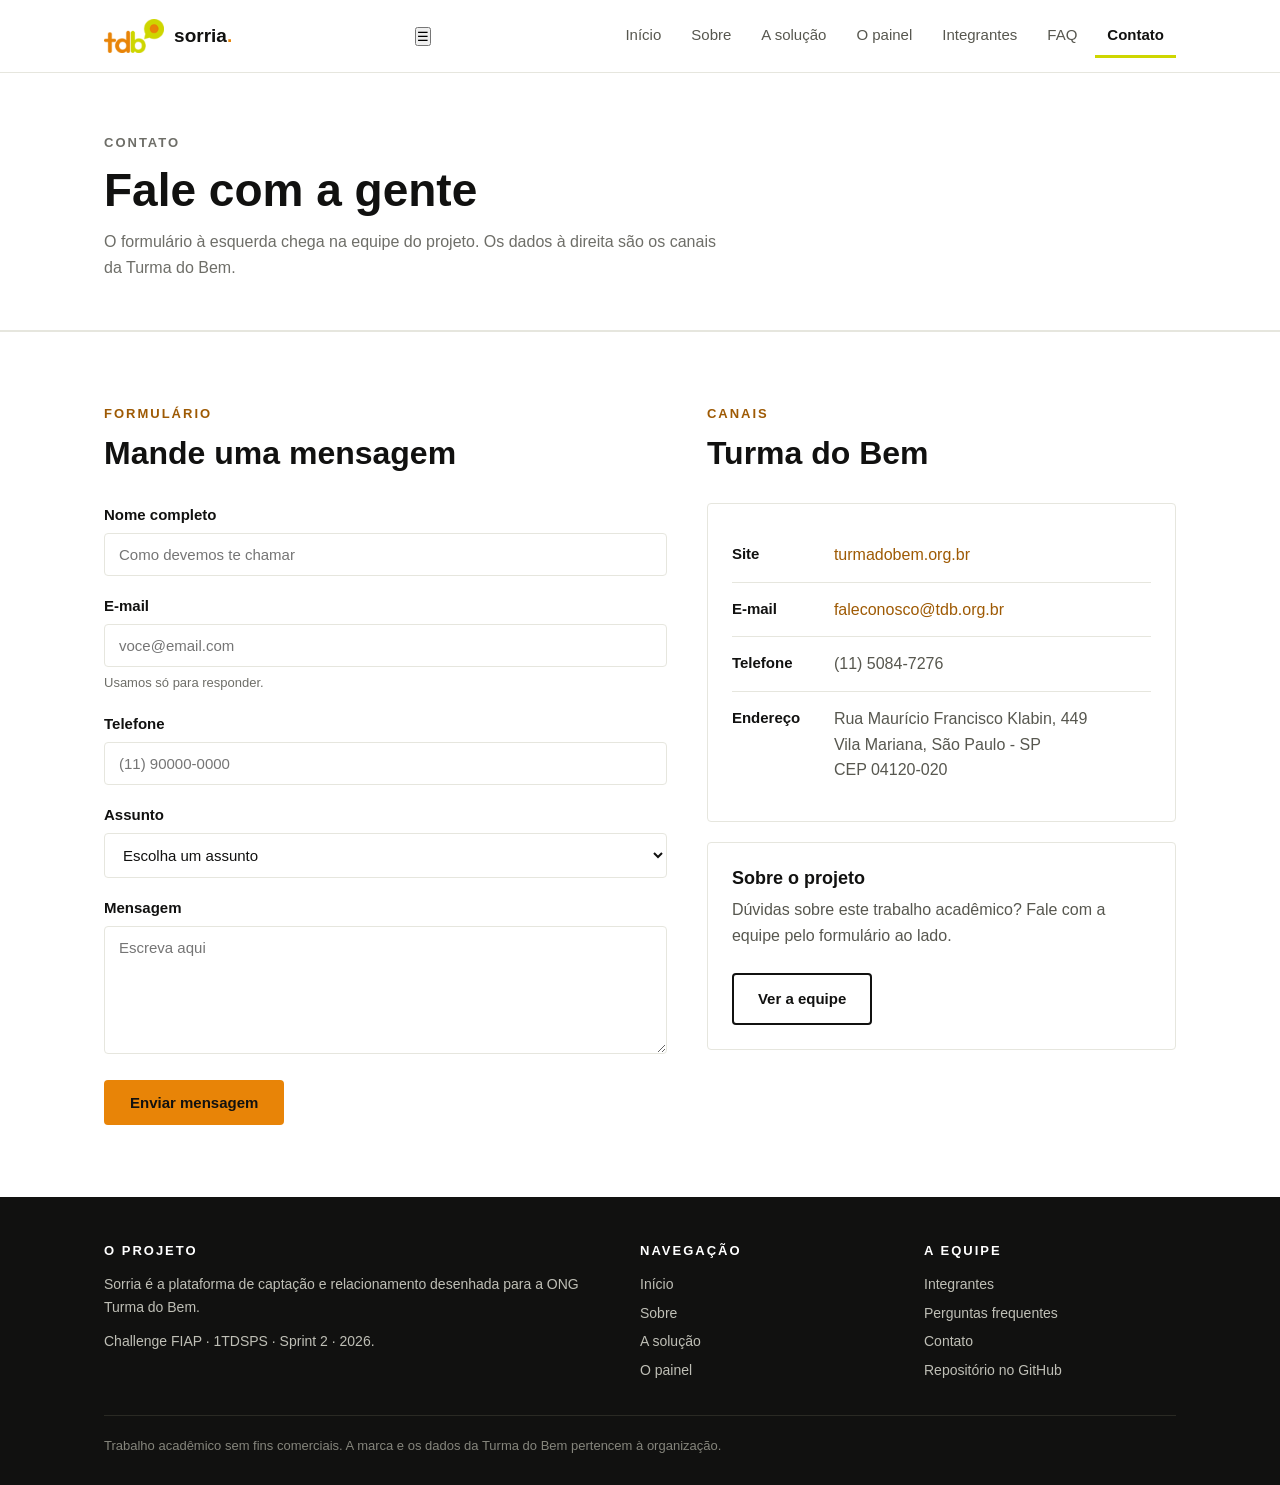
==== commit 2979b461: "limpeza dos comentários e fontes em variável no css" ====
--- a/contato.html
+++ b/contato.html
@@ -9,14 +9,7 @@
 </head>
 <body>
 
-  <!-- =====================================================================
-       contato.html
-       DONO DESTE ARQUIVO: Gustavo Andrade
-
-       NAO MEXA no <header> nem no <footer>: eles sao iguais nas 7
-       paginas. A unica diferenca entre as paginas e o class="ativo",
-       que marca no menu a pagina em que voce esta.
-       ===================================================================== -->
+  <!-- contato.html - Contato: formulario demonstrativo e canais da Turma do Bem -->
 
   <!-- ============ CABECALHO (igual em todas as paginas) ============ -->
   <header class="cabecalho">
--- a/css/style.css
+++ b/css/style.css
@@ -1,12 +1,8 @@
 /* =========================================================
-   CHALLENGE TURMA DO BEM - SPRINT 1
+   CHALLENGE TURMA DO BEM - SPRINT 2
    style.css - base do site
 
-   DONO DESTE ARQUIVO: Richard
    Usado por: as 7 paginas
-
-   ATENCAO: so o dono edita este arquivo. Precisa de uma cor
-   nova ou de um ajuste? Pede no grupo - nao edita aqui.
 
    Ordem do arquivo:
    1. Variaveis        6. Topo das paginas
@@ -35,6 +31,10 @@
   --fundo: #F7F7F2;
   --linha: #E6E6DE;
   --branco: #FFFFFF;
+
+  /* fontes: escritas uma vez aqui e usadas com var(--fonte-...) */
+  --fonte-titulo: "Trebuchet MS", Arial, sans-serif;
+  --fonte-texto: Arial, Helvetica, sans-serif;
 }
 
 
@@ -50,7 +50,7 @@
 }
 
 body {
-  font-family: Arial, Helvetica, sans-serif;
+  font-family: var(--fonte-texto);
   font-size: 16px;
   line-height: 1.6;
   color: var(--texto);
@@ -77,7 +77,7 @@
    Fonte diferente nos titulos para criar hierarquia visual.
    --------------------------------------------------------- */
 h1, h2, h3, h4 {
-  font-family: "Trebuchet MS", Arial, sans-serif;
+  font-family: var(--fonte-titulo);
   color: var(--preto);
   line-height: 1.25;
 }
@@ -103,8 +103,8 @@
 
 /* rotulo pequeno em letra maiuscula acima dos titulos */
 .rotulo {
-  font-family: "Trebuchet MS", Arial, sans-serif;
-  font-size: 12px;
+  font-family: var(--fonte-titulo);
+  font-size: 13px;
   font-weight: bold;
   letter-spacing: 2px;
   text-transform: uppercase;
@@ -211,7 +211,7 @@
 }
 
 .cabecalho-nome {
-  font-family: "Trebuchet MS", Arial, sans-serif;
+  font-family: var(--fonte-titulo);
   font-size: 19px;
   font-weight: bold;
   color: var(--preto);
@@ -253,7 +253,7 @@
    --------------------------------------------------------- */
 .botao {
   display: inline-block;
-  font-family: "Trebuchet MS", Arial, sans-serif;
+  font-family: var(--fonte-titulo);
   font-size: 15px;
   font-weight: bold;
   padding: 12px 24px;
@@ -329,7 +329,7 @@
 
 /* numero grande dentro do cartao */
 .numero-grande {
-  font-family: "Trebuchet MS", Arial, sans-serif;
+  font-family: var(--fonte-titulo);
   font-size: 38px;
   font-weight: bold;
   color: var(--preto);
@@ -365,7 +365,7 @@
 
 /* titulo de cada coluna do rodape */
 .rodape-titulo {
-  font-family: "Trebuchet MS", Arial, sans-serif;
+  font-family: var(--fonte-titulo);
   font-weight: bold;
   color: var(--branco);
   font-size: 13px;
@@ -416,7 +416,7 @@
 
 .tabela thead th {
   background-color: var(--fundo);
-  font-family: "Trebuchet MS", Arial, sans-serif;
+  font-family: var(--fonte-titulo);
   font-size: 13px;
   letter-spacing: 1px;
   text-transform: uppercase;
@@ -438,7 +438,7 @@
   border-radius: 50%;
   background-color: var(--preto);
   color: var(--limao);
-  font-family: "Trebuchet MS", Arial, sans-serif;
+  font-family: var(--fonte-titulo);
   font-size: 16px;
   font-weight: bold;
   text-align: center;
@@ -484,8 +484,8 @@
 }
 
 .tela-titulo {
-  font-family: "Trebuchet MS", Arial, sans-serif;
-  font-size: 13px;
+  font-family: var(--fonte-titulo);
+  font-size: 14px;
   font-weight: bold;
   color: var(--cinza);
 }
@@ -502,7 +502,7 @@
 }
 
 .tela-menu-titulo {
-  font-family: "Trebuchet MS", Arial, sans-serif;
+  font-family: var(--fonte-titulo);
   font-weight: bold;
   color: var(--limao);
   font-size: 12px;
@@ -536,7 +536,7 @@
 }
 
 .indicador-valor {
-  font-family: "Trebuchet MS", Arial, sans-serif;
+  font-family: var(--fonte-titulo);
   font-size: 24px;
   font-weight: bold;
   color: var(--preto);
--- a/css/contato.css
+++ b/css/contato.css
@@ -1,12 +1,8 @@
 /* =========================================================
-   CHALLENGE TURMA DO BEM - SPRINT 1
+   CHALLENGE TURMA DO BEM - SPRINT 2
    contato.css
 
-   DONO DESTE ARQUIVO: Gustavo Andrade
    Usado por: contato.html
-
-   ATENCAO: so o dono edita este arquivo. Precisa de uma cor
-   nova ou de um ajuste? Pede no grupo - nao edita aqui.
 
    As cores vem das variaveis do style.css, por isso aqui
    aparece var(--preto), var(--linha) etc.
@@ -29,7 +25,7 @@
 .campo label {
   display: block;
   margin-bottom: 6px;
-  font-family: "Trebuchet MS", Arial, sans-serif;
+  font-family: var(--fonte-titulo);
   font-size: 15px;
   font-weight: bold;
   color: var(--preto);
@@ -40,7 +36,7 @@
 .campo textarea {
   width: 100%;
   padding: 12px 14px;
-  font-family: Arial, Helvetica, sans-serif;
+  font-family: var(--fonte-texto);
   font-size: 15px;
   color: var(--preto);
   background-color: var(--branco);
@@ -78,7 +74,7 @@
 
 .contato-rotulo {
   width: 90px;
-  font-family: "Trebuchet MS", Arial, sans-serif;
+  font-family: var(--fonte-titulo);
   font-weight: bold;
   font-size: 15px;
   color: var(--preto);
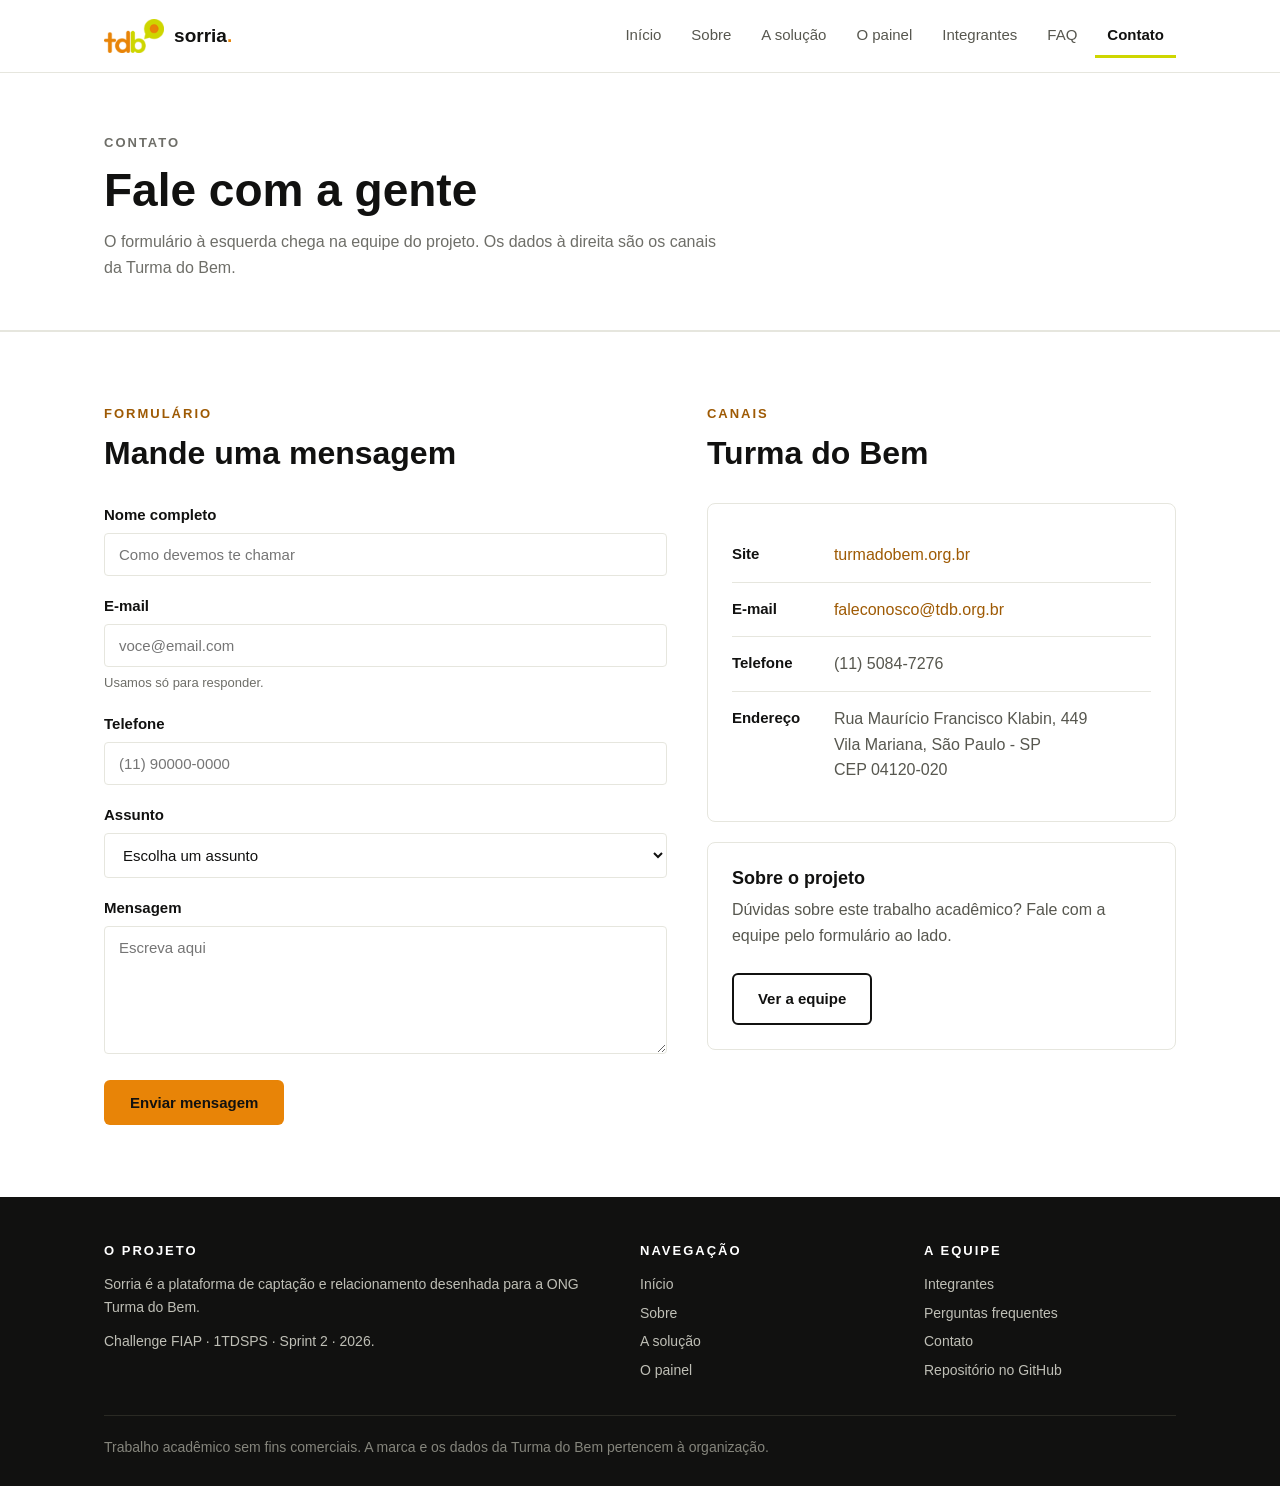
==== commit 3d9c0390: "formulário de contato sem required" ====
--- a/contato.html
+++ b/contato.html
@@ -63,19 +63,22 @@
             <h2>Mande uma mensagem</h2>
           </div>
 
-          <form action="#" method="post">
+             <!-- novalidate: quem confere os campos e o js/formulario.js -->
+   <form action="#" method="post" id="form-contato" novalidate>
 
             <div class="campo">
               <label for="nome">Nome completo</label>
               <input type="text" id="nome" name="nome"
-                     placeholder="Como devemos te chamar" required>
+                     placeholder="Como devemos te chamar">
+                        <span class="erro-texto" id="erro-nome"></span>
             </div>
 
             <div class="campo">
               <label for="email">E-mail</label>
               <input type="email" id="email" name="email"
-                     placeholder="voce@email.com" required>
+                     placeholder="voce@email.com">
               <span class="campo-dica">Usamos só para responder.</span>
+              <span class="erro-texto" id="erro-email"></span>
             </div>
 
             <div class="campo">
@@ -86,7 +89,7 @@
 
             <div class="campo">
               <label for="assunto">Assunto</label>
-              <select id="assunto" name="assunto" required>
+              <select id="assunto" name="assunto">
                 <option value="">Escolha um assunto</option>
                 <option value="doar">Quero doar</option>
                 <option value="voluntario">Quero ser dentista voluntário</option>
@@ -95,15 +98,19 @@
                 <option value="projeto">Dúvida sobre o projeto</option>
                 <option value="outro">Outro assunto</option>
               </select>
+                 <span class="erro-texto" id="erro-assunto"></span>
             </div>
 
             <div class="campo">
               <label for="mensagem">Mensagem</label>
               <textarea id="mensagem" name="mensagem" rows="6"
                         placeholder="Escreva aqui"></textarea>
+                           <span class="erro-texto" id="erro-mensagem"></span>
             </div>
 
             <button type="submit" class="botao botao-laranja">Enviar mensagem</button>
+               <!-- aviso de envio, preenchido pelo js/formulario.js -->
+   <p class="form-aviso" id="form-aviso"></p>
 
           </form>
 
@@ -208,6 +215,7 @@
   </footer>
 
   <script src="js/menu.js"></script>
+     <script src="js/formulario.js"></script>
 
 </body>
 </html>
--- a/css/style.css
+++ b/css/style.css
@@ -82,8 +82,8 @@
   line-height: 1.25;
 }
 
-h1 { font-size: 40px; }
-h2 { font-size: 28px; }
+h1 { font-size: 32px; }
+h2 { font-size: 24px; }
 h3 { font-size: 18px; }
 h4 { font-size: 15px; }
 
@@ -114,7 +114,7 @@
 
 /* texto pequeno, usado em legendas e fontes de dados */
 .texto-pequeno {
-  font-size: 13px;
+  font-size: 14px;
   color: var(--cinza);
 }
 
@@ -133,8 +133,8 @@
 }
 
 .secao {
-  padding-top: 60px;
-  padding-bottom: 60px;
+  padding-top: 48px;
+  padding-bottom: 48px;
   border-top: 1px solid var(--linha);
 }
 
@@ -169,19 +169,16 @@
 
 /* ---------------------------------------------------------
    5. GRADES
-   Colunas lado a lado. Esta sprint e so desktop, entao as
-   colunas ja comecam definidas aqui.
+   Celular primeiro: tudo comeca em 1 coluna. As colunas lado
+   a lado entram nas media queries, no fim do arquivo.
    --------------------------------------------------------- */
 .grade-2,
 .grade-3,
 .grade-4 {
   display: grid;
+  grid-template-columns: 1fr;
   gap: 20px;
 }
-
-.grade-2 { grid-template-columns: 1fr 1fr; }
-.grade-3 { grid-template-columns: 1fr 1fr 1fr; }
-.grade-4 { grid-template-columns: 1fr 1fr 1fr 1fr; }
 
 
 /* ---------------------------------------------------------
@@ -195,9 +192,12 @@
 
 .cabecalho-interno {
   display: flex;
+  flex-wrap: wrap;
   align-items: center;
   justify-content: space-between;
-  height: 72px;
+  min-height: 72px;
+  padding-top: 14px;
+  padding-bottom: 14px;
 }
 
 .cabecalho-marca {
@@ -221,10 +221,33 @@
   color: var(--laranja);
 }
 
-/* menu de navegacao */
+/* botao do menu (icone de 3 tracos): so no celular e no tablet */
+.menu-botao {
+  background: none;
+  border: 2px solid var(--preto);
+  border-radius: 4px;
+  padding: 4px 10px;
+  font-size: 22px;
+  line-height: 1;
+  color: var(--preto);
+  cursor: pointer;
+}
+
+/* no celular o menu ocupa a linha inteira, embaixo da marca */
+.cabecalho nav {
+  width: 100%;
+}
+
+/* menu de navegacao: no celular comeca fechado e em coluna */
 .menu-lista {
+  display: none;
+  flex-direction: column;
+  margin-top: 10px;
+}
+
+/* classe que o menu.js coloca quando o botao e clicado */
+.menu-lista.aberto {
   display: flex;
-  gap: 6px;
 }
 
 .menu-lista a {
@@ -258,8 +281,21 @@
   font-weight: bold;
   padding: 12px 24px;
   border: 2px solid transparent;
-  border-radius: 4px;
+  border-radius: 6px;
   cursor: pointer;
+  transition: background-color 0.2s, color 0.2s, transform 0.2s;
+}
+
+/* Sprint 2: o botao sobe um pouco ao passar o mouse */
+.botao:hover {
+  transform: translateY(-2px);
+}
+
+/* contorno visivel para quem navega pelo teclado (Tab) */
+.botao:focus-visible,
+.menu-botao:focus-visible {
+  outline: 3px solid var(--limao);
+  outline-offset: 2px;
 }
 
 /* O texto do botao laranja e PRETO, e nao branco.
@@ -298,6 +334,7 @@
 /* espaco acima quando o botao vem depois de um texto */
 .area-botoes {
   display: flex;
+  flex-wrap: wrap;
   gap: 12px;
   margin-top: 24px;
 }
@@ -310,8 +347,14 @@
 .cartao {
   background-color: var(--branco);
   border: 1px solid var(--linha);
-  border-radius: 4px;
+  border-radius: 8px;
   padding: 24px;
+  transition: box-shadow 0.2s;
+}
+
+/* Sprint 2: sombra leve ao passar o mouse */
+.cartao:hover {
+  box-shadow: 0 6px 18px rgba(17, 17, 16, 0.08);
 }
 
 .cartao h3 {
@@ -357,7 +400,7 @@
 
 .rodape-topo {
   display: grid;
-  grid-template-columns: 2fr 1fr 1fr;
+  grid-template-columns: 1fr;
   gap: 32px;
   padding-bottom: 28px;
   border-bottom: 1px solid #2A2A24;
@@ -384,7 +427,7 @@
 
 .rodape-base {
   padding-top: 20px;
-  font-size: 13px;
+  font-size: 14px;
   color: #85857C;
 }
 
@@ -408,7 +451,8 @@
 
 .tabela th,
 .tabela td {
-  padding: 14px 16px;
+  padding: 10px 6px;
+  font-size: 14px;
   text-align: left;
   vertical-align: top;
   border-bottom: 1px solid var(--linha);
@@ -493,7 +537,7 @@
 /* tela com menu lateral + area de conteudo */
 .tela-corpo-menu {
   display: grid;
-  grid-template-columns: 190px 1fr;
+  grid-template-columns: 1fr;
 }
 
 .tela-menu {
@@ -505,20 +549,29 @@
   font-family: var(--fonte-titulo);
   font-weight: bold;
   color: var(--limao);
-  font-size: 12px;
+  font-size: 14px;
   letter-spacing: 1px;
   text-transform: uppercase;
   margin-bottom: 14px;
 }
 
 .tela-menu li {
+  border-bottom: 1px solid #2A2A24;
+}
+
+/* Sprint 2: os itens do menu do painel viraram links para as telas */
+.tela-menu a {
+  display: block;
   padding: 7px 0;
   font-size: 14px;
   color: #9E9E95;
-  border-bottom: 1px solid #2A2A24;
-}
-
-.tela-menu li.ativo {
+}
+
+.tela-menu a:hover {
+  color: var(--limao);
+}
+
+.tela-menu a.ativo {
   color: var(--branco);
   font-weight: bold;
 }
@@ -535,6 +588,12 @@
   border-radius: 4px;
 }
 
+/* Sprint 2: indicador que pede atencao (ex.: fila de triagem) */
+.indicador-alerta {
+  border-left-color: var(--laranja);
+  background-color: var(--laranja-claro);
+}
+
 .indicador-valor {
   font-family: var(--fonte-titulo);
   font-size: 24px;
@@ -544,28 +603,23 @@
 }
 
 .indicador-nome {
-  font-size: 12px;
+  font-size: 14px;
   color: var(--cinza);
   text-transform: uppercase;
 }
 
 .indicadores {
   display: grid;
-  grid-template-columns: 1fr 1fr 1fr 1fr;
+  grid-template-columns: 1fr 1fr;
   gap: 12px;
   margin-bottom: 20px;
 }
 
-/* barra cinza no lugar de um texto ainda nao definido */
-.linha-cinza {
-  height: 9px;
-  margin-bottom: 8px;
-  border-radius: 3px;
-  background-color: var(--linha);
-}
-
-.linha-curta { width: 45%; }
-.linha-media { width: 70%; }
+/* texto de exemplo dentro de um campo do esquema de tela */
+.campo-exemplo {
+  font-size: 15px;
+  color: var(--preto);
+}
 
 /* explicacao abaixo de um esquema de tela */
 .legenda {
@@ -604,8 +658,34 @@
 /* =========================================================
    MEDIA QUERIES
    Ficam todas juntas no fim do arquivo, da menor largura
-   para a maior. Esta sprint e so desktop: 992px e 1300px.
+   para a maior. O que esta fora delas vale para o celular;
+   cada media query acrescenta o que muda em telas maiores.
    ========================================================= */
+
+/* --- Tablets: 768px ou mais --- */
+@media (min-width: 768px) {
+  h1 { font-size: 40px; }
+  h2 { font-size: 28px; }
+
+  .secao {
+    padding-top: 60px;
+    padding-bottom: 60px;
+  }
+
+  .grade-2 { grid-template-columns: 1fr 1fr; }
+  .grade-3 { grid-template-columns: 1fr 1fr 1fr; }
+  .grade-4 { grid-template-columns: 1fr 1fr; }
+
+  .rodape-topo { grid-template-columns: 2fr 1fr 1fr; }
+
+  .tela-corpo-menu { grid-template-columns: 190px 1fr; }
+
+  .tabela th,
+  .tabela td {
+    padding: 14px 16px;
+    font-size: 16px;
+  }
+}
 
 /* --- Laptops e desktops: 992px ou mais --- */
 @media (min-width: 992px) {
@@ -616,11 +696,31 @@
     padding-top: 72px;
     padding-bottom: 72px;
   }
+
+  .indicadores { grid-template-columns: 1fr 1fr 1fr 1fr; }
+
+  /* o menu volta a ficar em linha e o botao some */
+  .cabecalho-interno {
+    flex-wrap: nowrap;
+    padding-top: 0;
+    padding-bottom: 0;
+  }
+  .cabecalho nav { width: auto; }
+  .menu-botao { display: none; }
+
+  .menu-lista {
+    display: flex;
+    flex-direction: row;
+    gap: 6px;
+    margin-top: 0;
+  }
 }
 
 /* --- Telas grandes: 1300px ou mais --- */
 @media (min-width: 1300px) {
   h1 { font-size: 52px; }
+
+  .grade-4 { grid-template-columns: 1fr 1fr 1fr 1fr; }
 
   .container {
     max-width: 1240px;
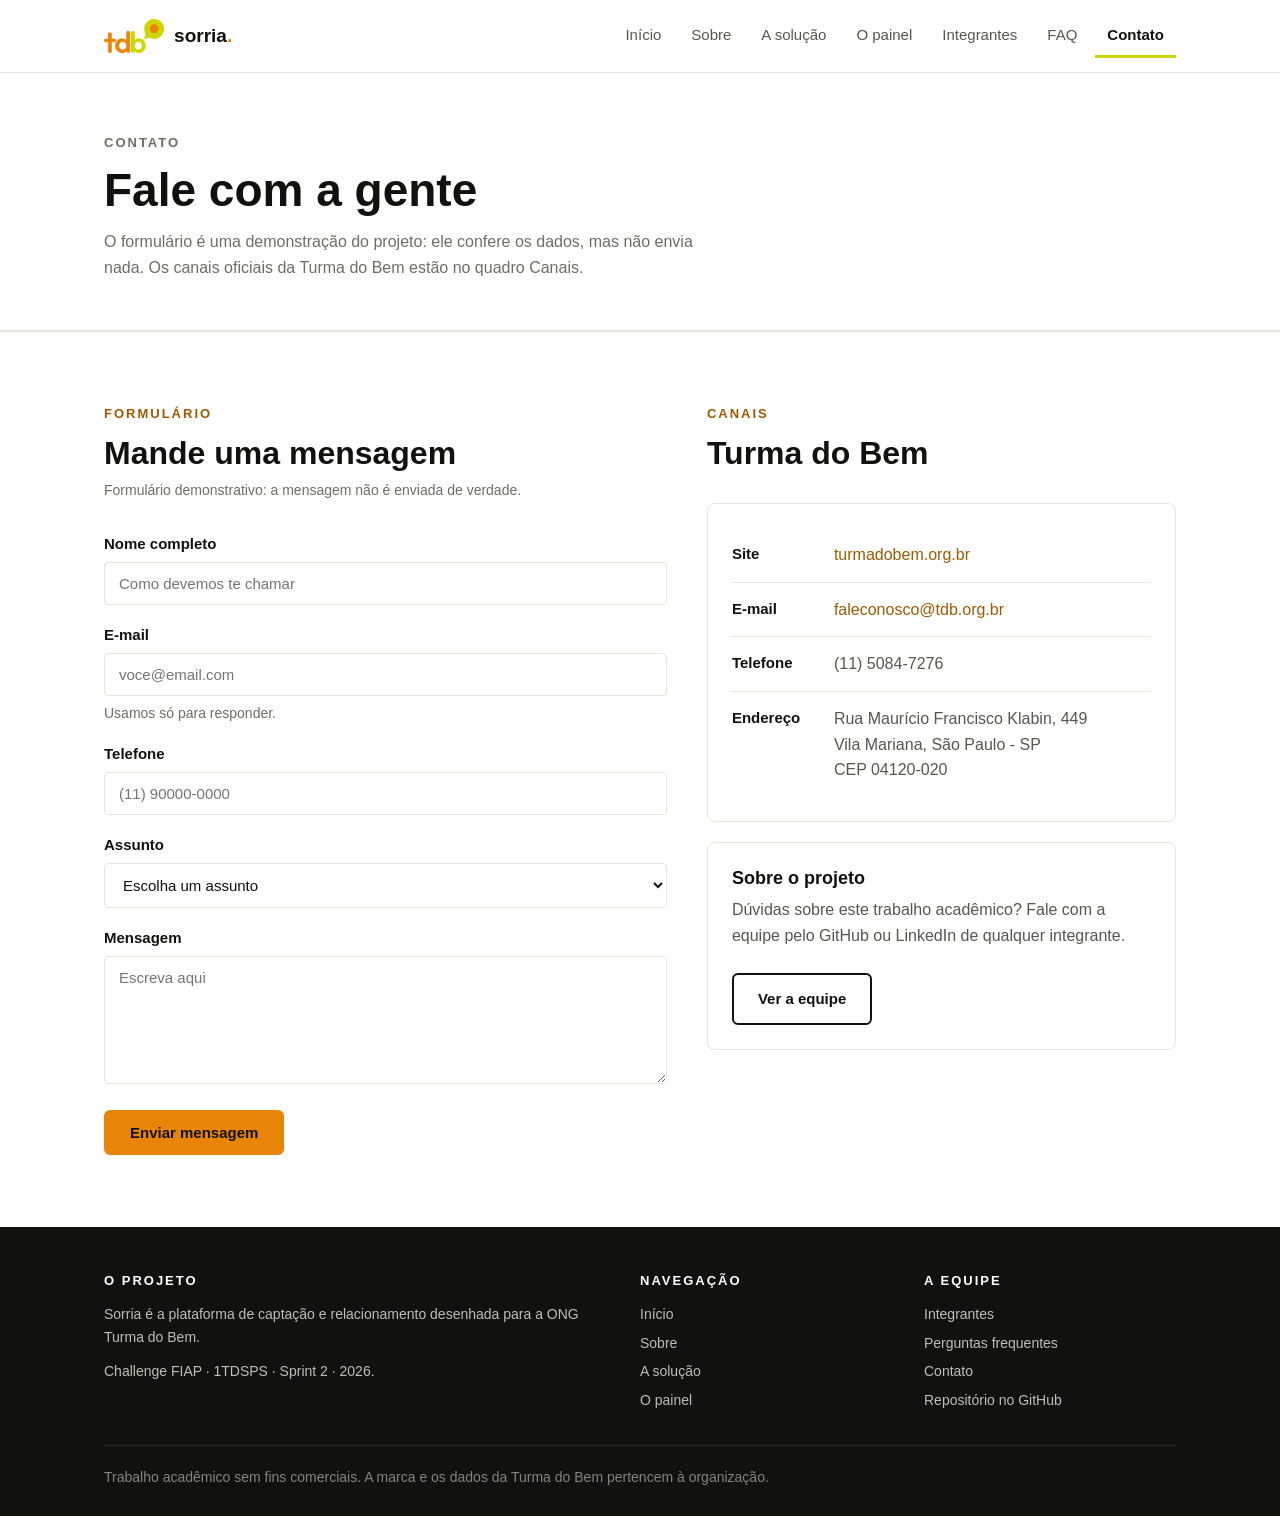
==== commit 39acb738: "contato avisa que o formulário é demonstração" ====
--- a/contato.html
+++ b/contato.html
@@ -45,8 +45,8 @@
         <p class="rotulo">Contato</p>
         <h1>Fale com a gente</h1>
         <p>
-          O formulário à esquerda chega na equipe do projeto.
-          Os dados à direita são os canais da Turma do Bem.
+          O formulário é uma demonstração do projeto: ele confere os dados, mas não envia nada.
+          Os canais oficiais da Turma do Bem estão no quadro Canais.
         </p>
       </div>
     </section>
@@ -61,6 +61,7 @@
           <div class="secao-cabecalho">
             <p class="rotulo">Formulário</p>
             <h2>Mande uma mensagem</h2>
+            <p class="campo-dica">Formulário demonstrativo: a mensagem não é enviada de verdade.</p>
           </div>
 
              <!-- novalidate: quem confere os campos e o js/formulario.js -->
@@ -156,7 +157,7 @@
             <h3>Sobre o projeto</h3>
             <p>
               Dúvidas sobre este trabalho acadêmico? Fale com a equipe
-              pelo formulário ao lado.
+              pelo GitHub ou LinkedIn de qualquer integrante.
             </p>
             <div class="area-botoes">
               <a href="integrantes.html" class="botao botao-branco">Ver a equipe</a>
--- a/css/contato.css
+++ b/css/contato.css
@@ -55,7 +55,7 @@
 .campo-dica {
   display: block;
   margin-top: 6px;
-  font-size: 13px;
+  font-size: 14px;
   color: var(--cinza);
 }
 
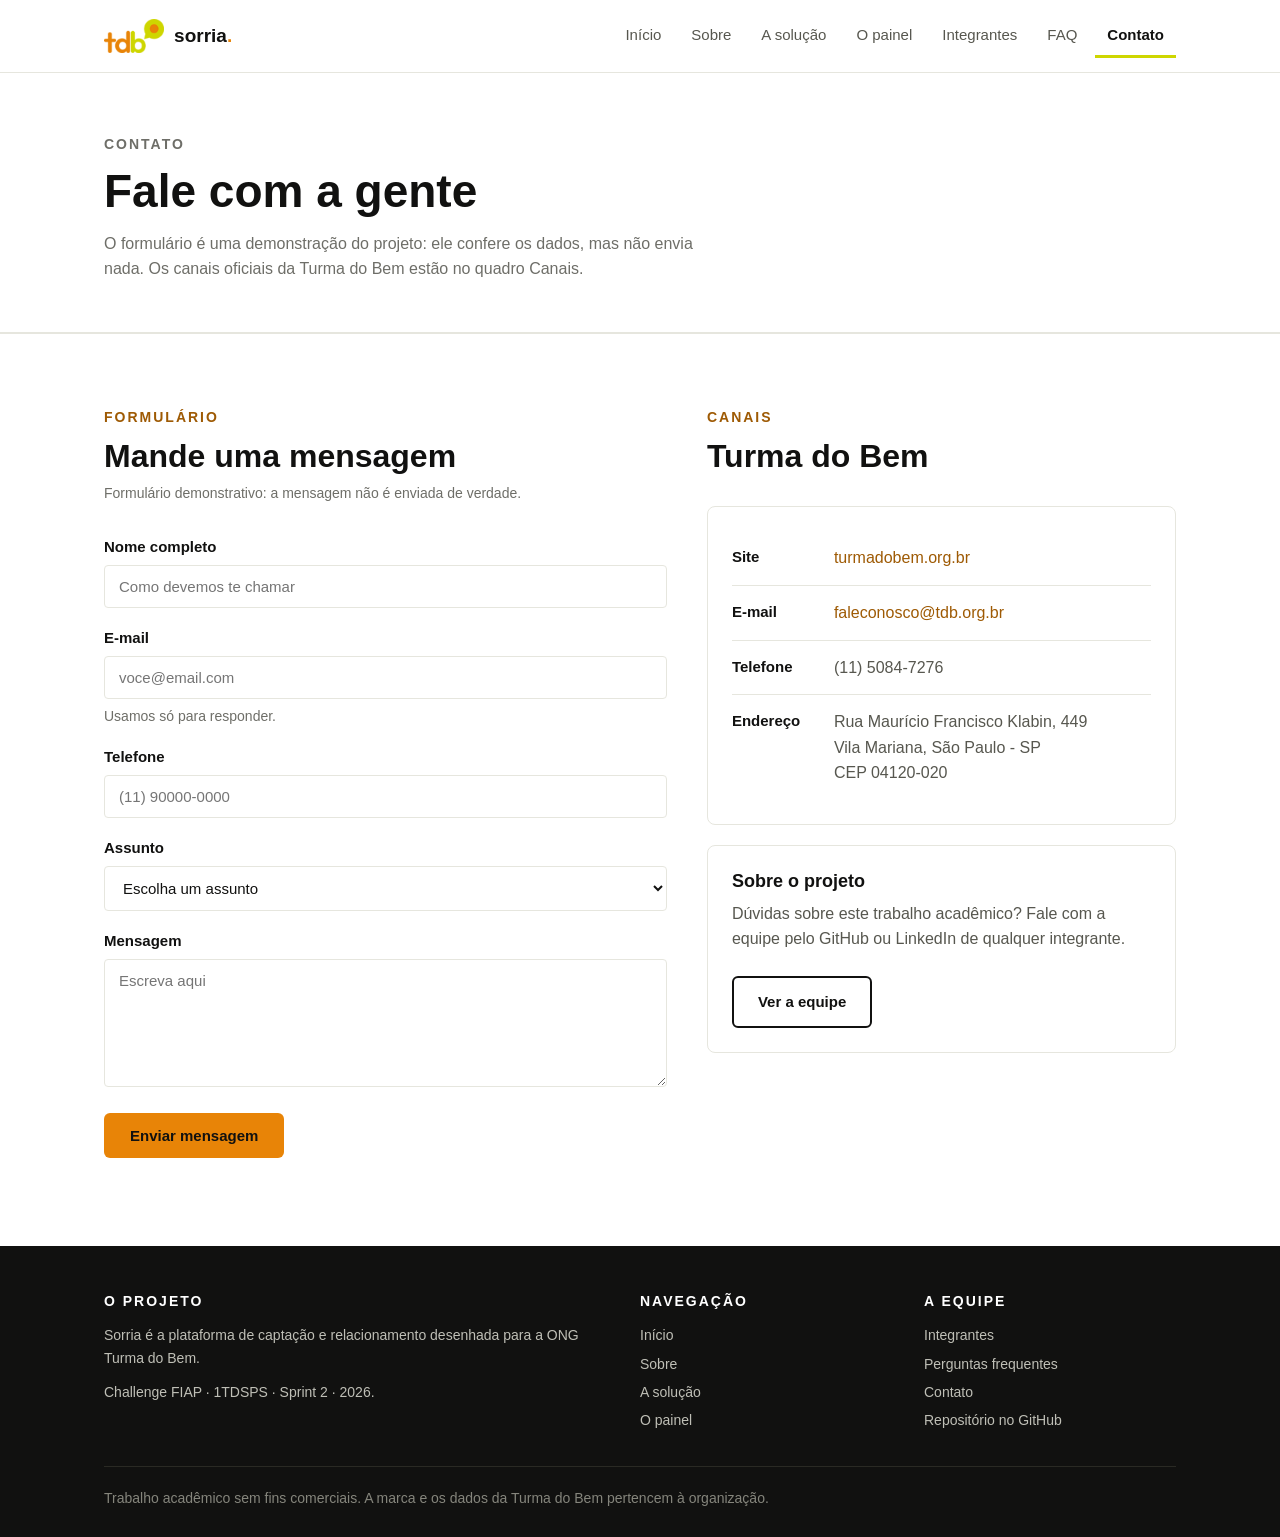
==== commit d08699fe: "alinhamento do código e comentário do simulador" ====
--- a/contato.html
+++ b/contato.html
@@ -45,8 +45,9 @@
         <p class="rotulo">Contato</p>
         <h1>Fale com a gente</h1>
         <p>
-          O formulário é uma demonstração do projeto: ele confere os dados, mas não envia nada.
-          Os canais oficiais da Turma do Bem estão no quadro Canais.
+          O formulário é uma demonstração do projeto: ele confere os
+          dados, mas não envia nada. Os canais oficiais da Turma do Bem
+          estão no quadro Canais.
         </p>
       </div>
     </section>
@@ -64,14 +65,14 @@
             <p class="campo-dica">Formulário demonstrativo: a mensagem não é enviada de verdade.</p>
           </div>
 
-             <!-- novalidate: quem confere os campos e o js/formulario.js -->
-   <form action="#" method="post" id="form-contato" novalidate>
+          <!-- novalidate: quem confere os campos e o js/formulario.js -->
+          <form action="#" method="post" id="form-contato" novalidate>
 
             <div class="campo">
               <label for="nome">Nome completo</label>
               <input type="text" id="nome" name="nome"
                      placeholder="Como devemos te chamar">
-                        <span class="erro-texto" id="erro-nome"></span>
+              <span class="erro-texto" id="erro-nome"></span>
             </div>
 
             <div class="campo">
@@ -99,19 +100,20 @@
                 <option value="projeto">Dúvida sobre o projeto</option>
                 <option value="outro">Outro assunto</option>
               </select>
-                 <span class="erro-texto" id="erro-assunto"></span>
+              <span class="erro-texto" id="erro-assunto"></span>
             </div>
 
             <div class="campo">
               <label for="mensagem">Mensagem</label>
               <textarea id="mensagem" name="mensagem" rows="6"
                         placeholder="Escreva aqui"></textarea>
-                           <span class="erro-texto" id="erro-mensagem"></span>
+              <span class="erro-texto" id="erro-mensagem"></span>
             </div>
 
             <button type="submit" class="botao botao-laranja">Enviar mensagem</button>
-               <!-- aviso de envio, preenchido pelo js/formulario.js -->
-   <p class="form-aviso" id="form-aviso"></p>
+
+            <!-- aviso de envio, preenchido pelo js/formulario.js -->
+            <p class="form-aviso" id="form-aviso"></p>
 
           </form>
 
@@ -216,7 +218,7 @@
   </footer>
 
   <script src="js/menu.js"></script>
-     <script src="js/formulario.js"></script>
+  <script src="js/formulario.js"></script>
 
 </body>
 </html>
--- a/css/style.css
+++ b/css/style.css
@@ -104,7 +104,7 @@
 /* rotulo pequeno em letra maiuscula acima dos titulos */
 .rotulo {
   font-family: var(--fonte-titulo);
-  font-size: 13px;
+  font-size: 14px;
   font-weight: bold;
   letter-spacing: 2px;
   text-transform: uppercase;
@@ -411,7 +411,7 @@
   font-family: var(--fonte-titulo);
   font-weight: bold;
   color: var(--branco);
-  font-size: 13px;
+  font-size: 14px;
   letter-spacing: 2px;
   text-transform: uppercase;
   margin-bottom: 12px;
@@ -461,7 +461,7 @@
 .tabela thead th {
   background-color: var(--fundo);
   font-family: var(--fonte-titulo);
-  font-size: 13px;
+  font-size: 14px;
   letter-spacing: 1px;
   text-transform: uppercase;
   color: var(--cinza);
@@ -662,6 +662,15 @@
    cada media query acrescenta o que muda em telas maiores.
    ========================================================= */
 
+/* celular bem estreito: o painel e as tabelas perdem respiro para caber */
+@media (max-width: 359px) {
+  .tela-conteudo { padding: 12px; }
+  .indicadores { grid-template-columns: 1fr; }
+  .tabela th,
+  .tabela td { padding: 8px 6px; }
+  .tabela thead th { letter-spacing: 0; }
+}
+
 /* --- Tablets: 768px ou mais --- */
 @media (min-width: 768px) {
   h1 { font-size: 40px; }
--- a/css/contato.css
+++ b/css/contato.css
@@ -12,7 +12,7 @@
 /* 1. LAYOUT - formulario a esquerda, canais a direita */
 .layout-contato {
   display: grid;
-  grid-template-columns: 1.2fr 1fr;
+  grid-template-columns: 1fr;
   gap: 40px;
 }
 
@@ -60,6 +60,28 @@
 }
 
 
+/* campo com erro: borda vermelha (classe colocada pelo formulario.js) */
+.campo .campo-erro {
+  border: 2px solid #C62828;
+}
+
+/* mensagem de erro embaixo do campo */
+.erro-texto {
+  display: block;
+  margin-top: 6px;
+  font-size: 14px;
+  font-weight: bold;
+  color: #C62828;
+}
+
+/* aviso de mensagem enviada */
+.form-aviso {
+  margin-top: 16px;
+  font-weight: bold;
+  color: #2E7D32;
+}
+
+
 /* 3. CANAIS DE CONTATO E ENDERECO */
 .contato-linha {
   display: flex;
@@ -82,6 +104,7 @@
 
 .contato-linha a {
   color: var(--laranja-escuro);
+  word-break: break-all; /* quebra o e-mail comprido no celular */
 }
 
 .contato-linha a:hover {
@@ -96,6 +119,13 @@
 
 /* 4. MEDIA QUERIES desta pagina - no fim do arquivo */
 
+/* --- Tablets: 768px ou mais --- */
+@media (min-width: 768px) {
+  .layout-contato {
+    grid-template-columns: 1.2fr 1fr;
+  }
+}
+
 /* --- Telas grandes: 1300px ou mais --- */
 @media (min-width: 1300px) {
   .layout-contato {
